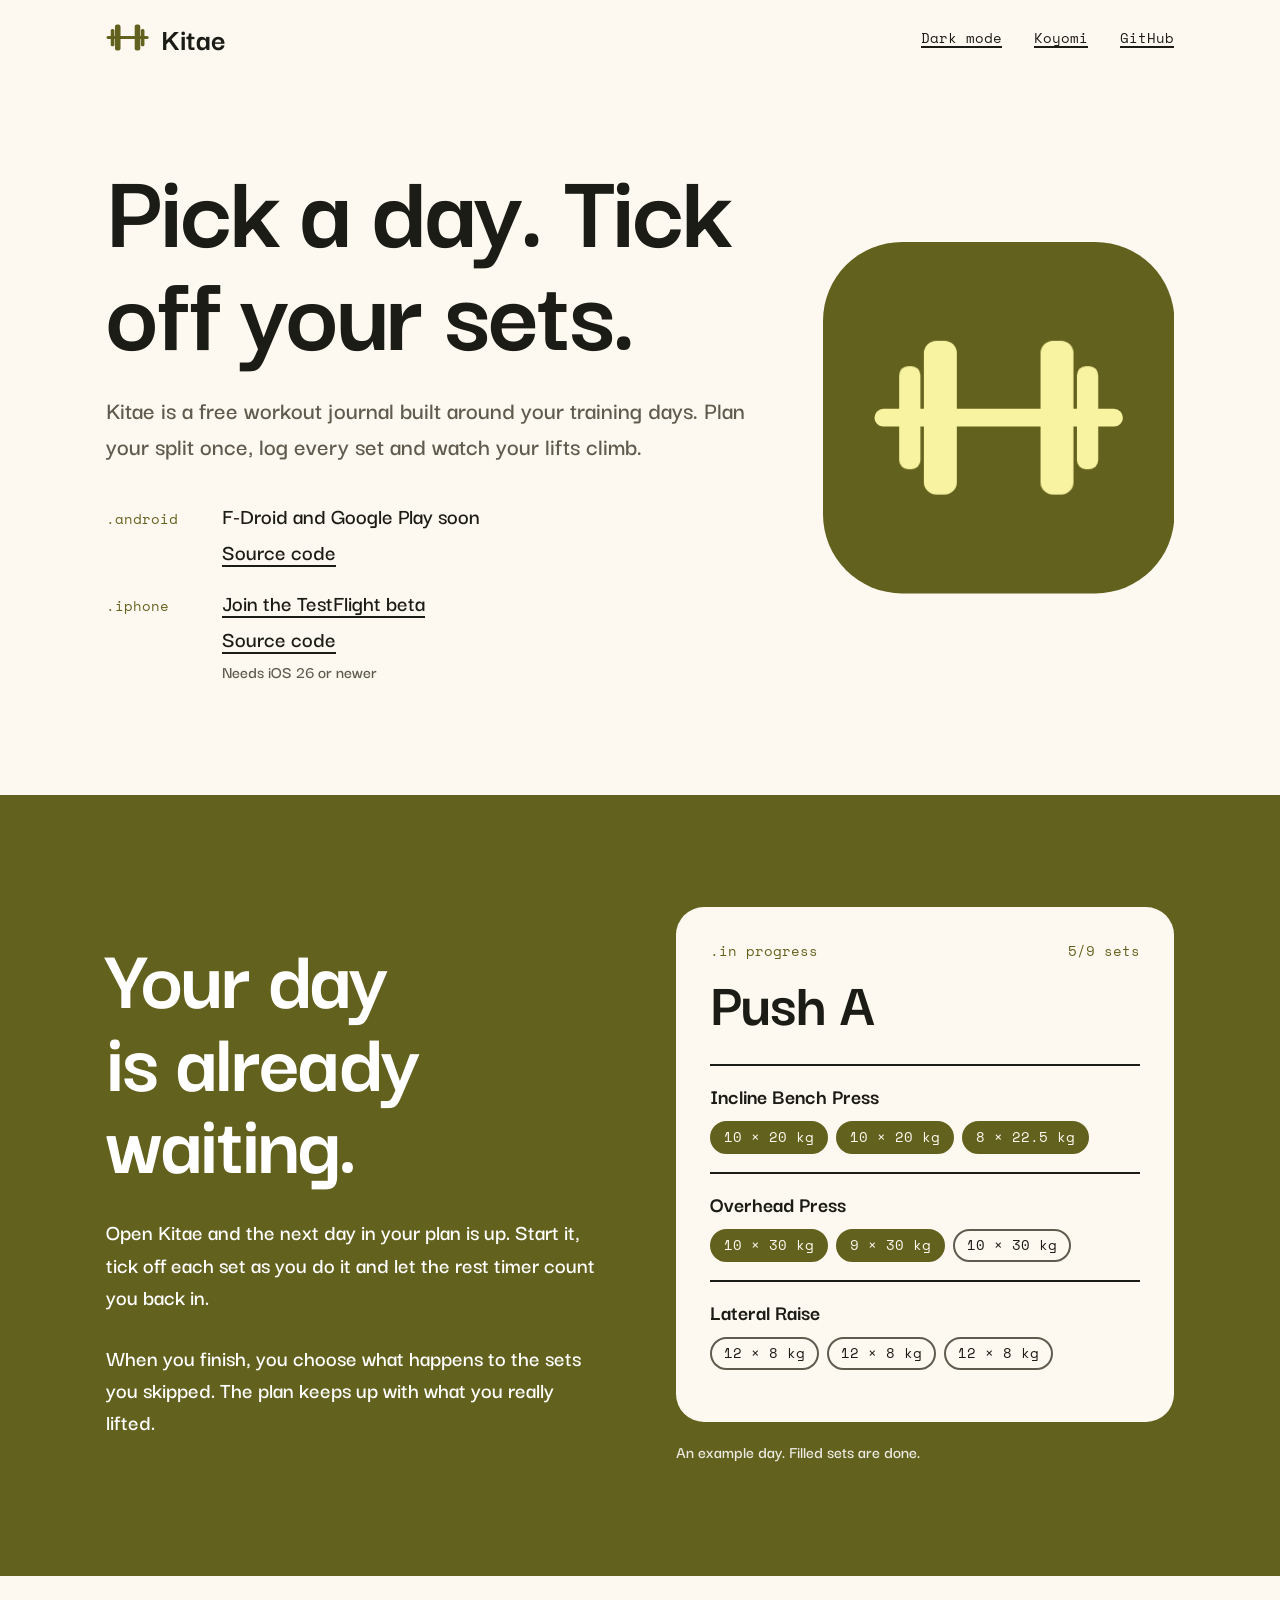
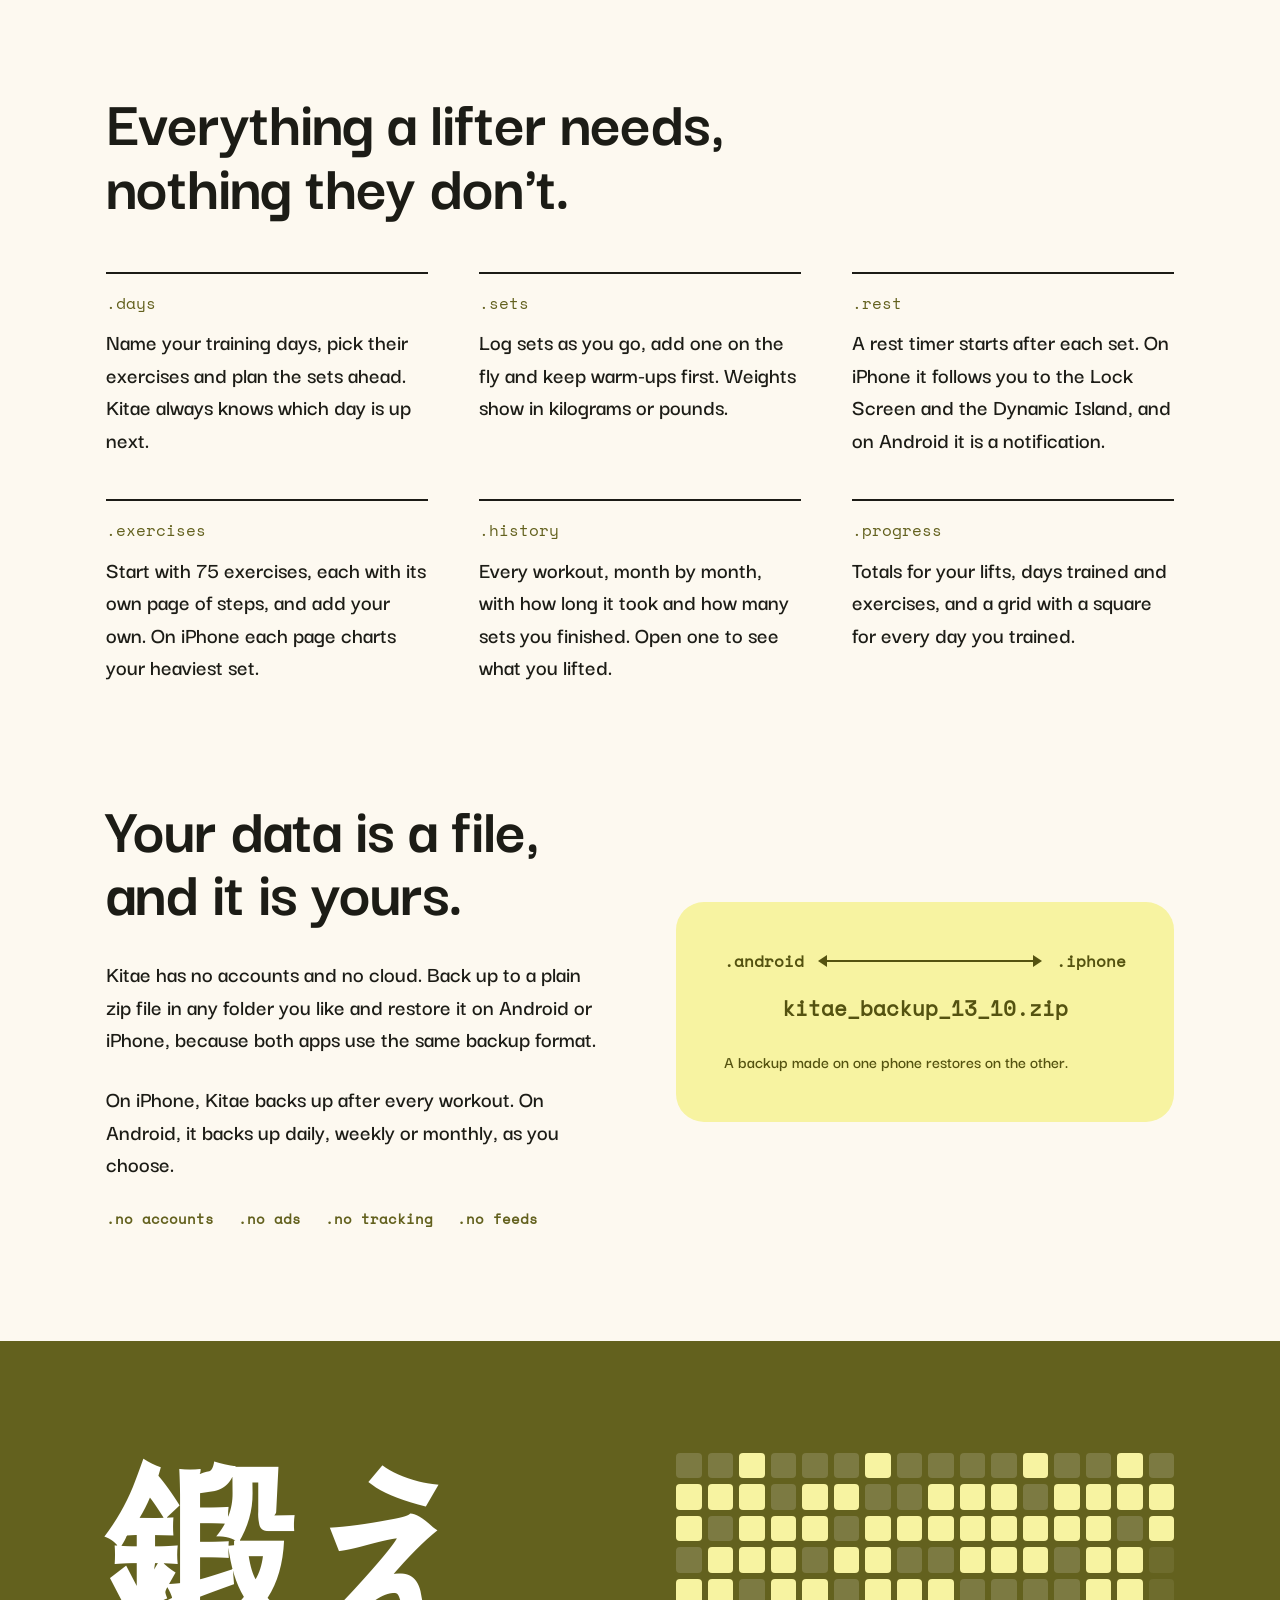
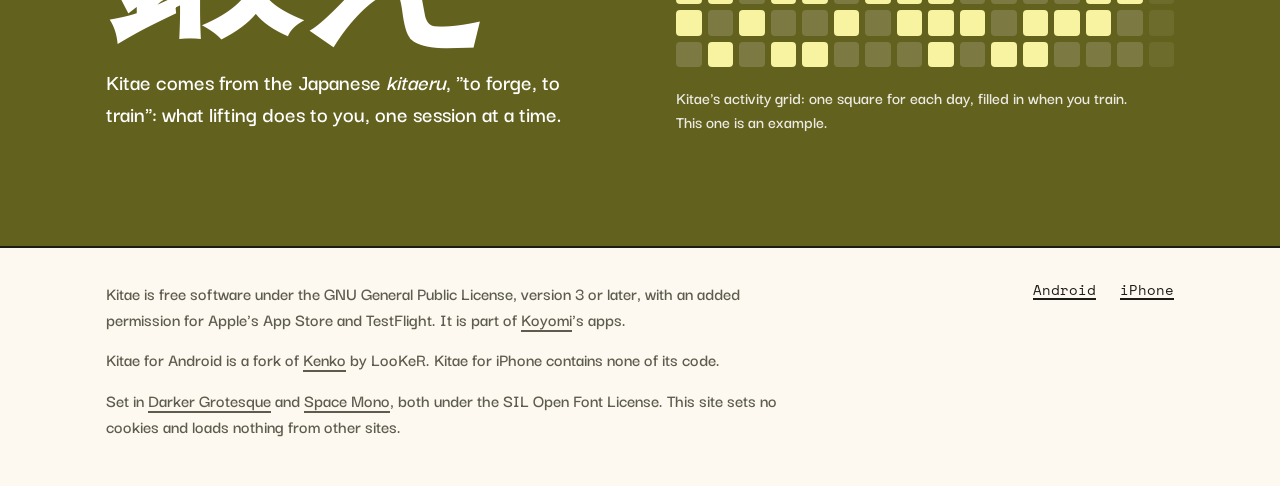
==== index.html @ 6a5da956 "Add Kitae's home page A single static page in Kitae's colours and fonts: the hero with download link" ====
<!doctype html>
<html lang="en">
<head>
<meta charset="utf-8">
<meta name="viewport" content="width=device-width, initial-scale=1">
<meta http-equiv="Content-Security-Policy" content="default-src 'none'; img-src 'self'; style-src 'self'; font-src 'self'; base-uri 'none'; form-action 'none'">
<meta name="color-scheme" content="light dark">
<meta name="theme-color" content="#FDF9F0" media="(prefers-color-scheme: light)">
<meta name="theme-color" content="#14140E" media="(prefers-color-scheme: dark)">
<title>Kitae: a free workout tracker that works offline</title>
<meta name="description" content="Kitae is a free, open-source workout journal for Android and iPhone. Plan your training days, log every set and watch your lifts climb. No account, no ads, no tracking.">
<link rel="icon" href="favicon.svg" type="image/svg+xml">
<link rel="apple-touch-icon" href="apple-touch-icon.png">
<link rel="preload" href="fonts/DarkerGrotesque-Bold.woff2" as="font" type="font/woff2" crossorigin>
<link rel="preload" href="fonts/DarkerGrotesque-SemiBold.woff2" as="font" type="font/woff2" crossorigin>
<link rel="stylesheet" href="style.css">
</head>
<body>

<header class="top wrap">
  <a class="brand" href="./" aria-label="Kitae, home">
    <svg class="mark" viewBox="140 278 744 468" aria-hidden="true" focusable="false">
      <rect x="150" y="486" width="724" height="52" rx="26"/>
      <rect x="294" y="288" width="96" height="448" rx="36"/>
      <rect x="634" y="288" width="96" height="448" rx="36"/>
      <rect x="222" y="362" width="62" height="300" rx="26"/>
      <rect x="740" y="362" width="62" height="300" rx="26"/>
    </svg>
    <span>Kitae</span>
  </a>
  <nav aria-label="Site links">
    <input class="flip-input" type="checkbox" id="flip" aria-label="Switch between the light and dark theme">
    <label class="flip" for="flip"><span class="to-dark">Dark mode</span><span class="to-light">Light mode</span></label>
    <a href="https://fromkoyomi.org/">Koyomi</a>
    <a href="https://github.com/koyomi-apps">GitHub</a>
  </nav>
</header>

<main>

  <section class="hero wrap">
    <div>
      <h1>Pick a day. Tick off your sets.</h1>
      <p class="lede">Kitae is a free workout journal built around your training days. Plan your split once, log every set and watch your lifts climb.</p>
      <ul class="get">
        <li>
          <span class="tag">.android</span>
          <span class="links">
            <span>F-Droid and Google Play soon</span>
            <a href="https://github.com/koyomi-apps/kitae-android">Source code</a>
          </span>
        </li>
        <li>
          <span class="tag">.iphone</span>
          <span class="links">
            <a href="https://testflight.apple.com/join/GTKbw4Hg">Join the TestFlight beta</a>
            <a href="https://github.com/koyomi-apps/kitae-ios">Source code</a>
            <span class="note">Needs iOS 26 or newer</span>
          </span>
        </li>
      </ul>
    </div>
    <svg class="icon-art loadup" viewBox="0 0 1024 1024" role="img" aria-label="Kitae's icon: a barbell seen from the side">
      <rect class="tile" width="1024" height="1024" rx="230"/>
      <rect class="bar" x="150" y="486" width="724" height="52" rx="26"/>
      <rect class="plate big l" x="294" y="288" width="96" height="448" rx="36"/>
      <rect class="plate big r" x="634" y="288" width="96" height="448" rx="36"/>
      <rect class="plate small l" x="222" y="362" width="62" height="300" rx="26"/>
      <rect class="plate small r" x="740" y="362" width="62" height="300" rx="26"/>
    </svg>
  </section>

  <!-- Screenshots for Android and iPhone go here, between the hero and the first band. -->

  <section class="band" aria-labelledby="session-title">
    <div class="wrap band-inner">
      <div>
        <h2 class="title" id="session-title">Your day is already waiting.</h2>
        <p>Open Kitae and the next day in your plan is up. Start it, tick off each set as you do it and let the rest timer count you back in.</p>
        <p>When you finish, you choose what happens to the sets you skipped. The plan keeps up with what you really lifted.</p>
      </div>
      <figure class="day-fig">
        <div class="day" aria-hidden="true">
          <p class="day-head"><span>.in progress</span><span>5/9 sets</span></p>
          <p class="day-name">Push A</p>
          <div class="lift">
            <p class="lift-name">Incline Bench Press</p>
            <ul class="sets"><li class="done">10 × 20 kg</li><li class="done">10 × 20 kg</li><li class="done">8 × 22.5 kg</li></ul>
          </div>
          <div class="lift">
            <p class="lift-name">Overhead Press</p>
            <ul class="sets"><li class="done">10 × 30 kg</li><li class="done">9 × 30 kg</li><li>10 × 30 kg</li></ul>
          </div>
          <div class="lift">
            <p class="lift-name">Lateral Raise</p>
            <ul class="sets"><li>12 × 8 kg</li><li>12 × 8 kg</li><li>12 × 8 kg</li></ul>
          </div>
        </div>
        <figcaption>An example day. Filled sets are done.</figcaption>
      </figure>
    </div>
  </section>

  <section class="feat wrap" aria-labelledby="feat-title">
    <h2 id="feat-title">Everything a lifter needs, nothing they don't.</h2>
    <dl>
      <div class="item">
        <dt>.days</dt>
        <dd>Name your training days, pick their exercises and plan the sets ahead. Kitae always knows which day is up next.</dd>
      </div>
      <div class="item">
        <dt>.sets</dt>
        <dd>Log sets as you go, add one on the fly and keep warm-ups first. Weights show in kilograms or pounds.</dd>
      </div>
      <div class="item">
        <dt>.rest</dt>
        <dd>A rest timer starts after each set. On iPhone it follows you to the Lock Screen and the Dynamic Island, and on Android it is a notification.</dd>
      </div>
      <div class="item">
        <dt>.exercises</dt>
        <dd>Start with 75 exercises, each with its own page of steps, and add your own. On iPhone each page charts your heaviest set.</dd>
      </div>
      <div class="item">
        <dt>.history</dt>
        <dd>Every workout, month by month, with how long it took and how many sets you finished. Open one to see what you lifted.</dd>
      </div>
      <div class="item">
        <dt>.progress</dt>
        <dd>Totals for your lifts, days trained and exercises, and a grid with a square for every day you trained.</dd>
      </div>
    </dl>
  </section>

  <section class="data wrap" aria-labelledby="data-title">
    <div>
      <h2 id="data-title">Your data is a file, and it is yours.</h2>
      <p>Kitae has no accounts and no cloud. Back up to a plain zip file in any folder you like and restore it on Android or iPhone, because both apps use the same backup format.</p>
      <p>On iPhone, Kitae backs up after every workout. On Android, it backs up daily, weekly or monthly, as you choose.</p>
      <ul class="nots">
        <li>.no accounts</li>
        <li>.no ads</li>
        <li>.no tracking</li>
        <li>.no feeds</li>
      </ul>
    </div>
    <figure class="swap">
      <div class="swap-row" aria-hidden="true">
        <span class="tag">.android</span>
        <span class="line"></span>
        <span class="tag">.iphone</span>
      </div>
      <p class="file" aria-hidden="true">kitae_backup_13_10.zip</p>
      <figcaption>A backup made on one phone restores on the other.</figcaption>
    </figure>
  </section>

  <section class="band name-band" aria-labelledby="name-title">
    <div class="wrap band-inner">
      <div>
        <h2 class="kanji" id="name-title"><span class="sr">Kitae, </span><span lang="ja">鍛え</span></h2>
        <p>Kitae comes from the Japanese <i>kitaeru</i>, "to forge, to train": what lifting does to you, one session at a time.</p>
      </div>
      <figure class="days">
        <div class="cells" aria-hidden="true">
          <i></i><b></b><b></b><i></i><b></b><b></b><i></i>
          <i></i><b></b><i></i><b></b><b></b><i></i><b></b>
          <b></b><b></b><b></b><b></b><i></i><b></b><i></i>
          <i></i><i></i><b></b><b></b><b></b><i></i><b></b>
          <i></i><b></b><b></b><i></i><b></b><i></i><b></b>
          <i></i><b></b><i></i><b></b><i></i><b></b><i></i>
          <b></b><i></i><b></b><b></b><b></b><i></i><i></i>
          <i></i><i></i><b></b><i></i><b></b><b></b><i></i>
          <i></i><b></b><b></b><i></i><b></b><b></b><b></b>
          <i></i><b></b><b></b><b></b><i></i><b></b><i></i>
          <i></i><b></b><b></b><b></b><i></i><i></i><b></b>
          <b></b><i></i><b></b><b></b><i></i><b></b><b></b>
          <i></i><b></b><b></b><i></i><i></i><b></b><i></i>
          <i></i><b></b><b></b><b></b><b></b><b></b><i></i>
          <b></b><b></b><i></i><b></b><b></b><i></i><i></i>
          <i></i><b></b><b></b><s></s><s></s><s></s><s></s>
        </div>
        <figcaption>Kitae's activity grid: one square for each day, filled in when you train. This one is an example.</figcaption>
      </figure>
    </div>
  </section>

</main>

<footer class="foot">
  <div class="wrap foot-inner">
    <div class="fine">
      <p>Kitae is free software under the GNU General Public License, version 3 or later, with an added permission for Apple's App Store and TestFlight. It is part of <a href="https://fromkoyomi.org/">Koyomi</a>'s apps.</p>
      <p>Kitae for Android is a fork of <a href="https://codeberg.org/Iamlooker/Kenko">Kenko</a> by LooKeR. Kitae for iPhone contains none of its code.</p>
      <p>Set in <a href="fonts/OFL-DarkerGrotesque.txt">Darker Grotesque</a> and <a href="fonts/OFL-SpaceMono.txt">Space Mono</a>, both under the SIL Open Font License. This site sets no cookies and loads nothing from other sites.</p>
    </div>
    <nav aria-label="Source code">
      <a href="https://github.com/koyomi-apps/kitae-android">Android</a>
      <a href="https://github.com/koyomi-apps/kitae-ios">iPhone</a>
    </nav>
  </div>
</footer>

</body>
</html>
---- style.css ----
/* Kitae's page. Colours are Kitae's own colour sets and fonts are Kitae's fonts. */

@font-face {
  font-family: "Darker Grotesque";
  src: url("fonts/DarkerGrotesque-SemiBold.woff2") format("woff2");
  font-weight: 600;
  font-style: normal;
  font-display: swap;
}
@font-face {
  font-family: "Darker Grotesque";
  src: url("fonts/DarkerGrotesque-Bold.woff2") format("woff2");
  font-weight: 700;
  font-style: normal;
  font-display: swap;
}
@font-face {
  font-family: "Space Mono";
  src: url("fonts/SpaceMono-Regular.woff2") format("woff2");
  font-weight: 400;
  font-style: normal;
  font-display: swap;
}

:root {
  color-scheme: light dark;

  --paper: #FDF9F0;
  --ink: #1C1C16;
  --ink-soft: #5E5C4E;
  --rule: #1C1C16;
  --olive: #63611E;
  --olive-soft: #F7F3A1;
  --on-olive-soft: #545210;

  /* The Kitae band */
  --band-bg: #63611E;
  --band-fg: #FFFFFF;
  --band-on: #F7F3A1;
  --band-off: rgba(255, 255, 255, 0.16);


  --display: "Darker Grotesque", "Avenir Next Condensed", ui-sans-serif, system-ui, sans-serif;
  --mono: "Space Mono", ui-monospace, "SF Mono", Menlo, Consolas, monospace;
  --cjk: "Hiragino Sans", "Yu Gothic", "Noto Sans CJK JP", "Noto Sans JP", sans-serif;
}

@media (prefers-color-scheme: dark) {
  :root {
    --paper: #14140E;
    --ink: #E6E2D9;
    --ink-soft: #B3B0A0;
    --rule: #E6E2D9;
    --olive: #CECA75;
    --olive-soft: #49482C;
    --on-olive-soft: #E8E4BE;

    --band-bg: #49482C;
    --band-fg: #E8E4BE;
    --band-on: #CECA75;
    --band-off: rgba(255, 255, 255, 0.08);

  }
}

/* The theme switch in the header flips whichever theme the device asks for. */
@media (prefers-color-scheme: light) {
  :root:has(#flip:checked) {
    color-scheme: dark;

    --paper: #14140E;
    --ink: #E6E2D9;
    --ink-soft: #B3B0A0;
    --rule: #E6E2D9;
    --olive: #CECA75;
    --olive-soft: #49482C;
    --on-olive-soft: #E8E4BE;

    --band-bg: #49482C;
    --band-fg: #E8E4BE;
    --band-on: #CECA75;
    --band-off: rgba(255, 255, 255, 0.08);

  }
}
@media (prefers-color-scheme: dark) {
  :root:has(#flip:checked) {
    color-scheme: light;

    --paper: #FDF9F0;
    --ink: #1C1C16;
    --ink-soft: #5E5C4E;
    --rule: #1C1C16;
    --olive: #63611E;
    --olive-soft: #F7F3A1;
    --on-olive-soft: #545210;

    --band-bg: #63611E;
    --band-fg: #FFFFFF;
    --band-on: #F7F3A1;
    --band-off: rgba(255, 255, 255, 0.16);

  }
}

*,
*::before,
*::after {
  box-sizing: border-box;
}

html {
  -webkit-text-size-adjust: 100%;
}

body {
  margin: 0;
  background: var(--paper);
  color: var(--ink);
  font-family: var(--display);
  font-weight: 600;
  font-size: clamp(1.25rem, 1.1rem + 0.5vw, 1.45rem);
  line-height: 1.4;
}

::selection {
  background: var(--olive-soft);
  color: var(--on-olive-soft);
}

a {
  color: inherit;
  text-decoration-line: underline;
  text-decoration-thickness: 2px;
  text-underline-offset: 0.22em;
}
a:hover {
  text-decoration-thickness: 4px;
}
a:focus-visible {
  outline: 3px solid var(--olive);
  outline-offset: 4px;
  border-radius: 2px;
}

[lang="ja"] {
  font-family: var(--cjk);
}

.wrap {
  max-width: 1180px;
  margin-inline: auto;
  padding-inline: clamp(20px, 5vw, 56px);
}

/* Header */

.top {
  display: flex;
  align-items: center;
  justify-content: space-between;
  gap: 16px;
  padding-block: 22px;
}
.brand {
  display: inline-flex;
  align-items: center;
  gap: 12px;
  font-size: 2rem;
  font-weight: 700;
  line-height: 1;
  text-decoration: none;
}
.mark {
  display: block;
  height: 2.5rem;
  width: auto;
}
.top nav {
  display: flex;
  gap: clamp(16px, 3vw, 32px);
  font-family: var(--mono);
  font-size: 0.9rem;
  font-weight: 400;
}

/* Theme switch: a checkbox and its label, so it needs no script. */
.flip-input {
  position: absolute;
  width: 1px;
  height: 1px;
  margin: 0;
  opacity: 0;
}
.flip {
  cursor: pointer;
  text-decoration-line: underline;
  text-decoration-thickness: 2px;
  text-underline-offset: 0.22em;
}
.flip:hover {
  text-decoration-thickness: 4px;
}
.flip-input:focus-visible + .flip {
  outline: 3px solid var(--olive);
  outline-offset: 4px;
  border-radius: 2px;
}
.flip .to-light {
  display: none;
}
@media (prefers-color-scheme: dark) {
  .flip .to-dark {
    display: none;
  }
  .flip .to-light {
    display: inline;
  }
}
@media (prefers-color-scheme: light) {
  :root:has(#flip:checked) .flip .to-dark {
    display: none;
  }
  :root:has(#flip:checked) .flip .to-light {
    display: inline;
  }
}
@media (prefers-color-scheme: dark) {
  :root:has(#flip:checked) .flip .to-dark {
    display: inline;
  }
  :root:has(#flip:checked) .flip .to-light {
    display: none;
  }
}


.sr {
  position: absolute;
  width: 1px;
  height: 1px;
  overflow: hidden;
  clip-path: inset(50%);
  white-space: nowrap;
}

/* Header mark */

.mark {
  height: 1.7rem;
  fill: var(--olive);
}

/* Hero */

.hero {
  display: grid;
  align-items: center;
  gap: clamp(32px, 5vw, 64px);
  padding-block: clamp(32px, 6vw, 80px) clamp(56px, 9vw, 112px);
}
@media (min-width: 860px) {
  .hero {
    grid-template-columns: minmax(0, 1.3fr) minmax(0, 0.7fr);
  }
}

h1 {
  margin: 0;
  font-size: clamp(3.4rem, 2rem + 7vw, 7rem);
  font-weight: 700;
  line-height: 0.92;
  letter-spacing: -0.02em;
  text-wrap: balance;
}
.lede {
  max-width: 28em;
  margin: 1.3em 0 0;
  color: var(--ink-soft);
  font-size: 1.1em;
}

.get {
  display: grid;
  gap: 18px;
  margin: 2.2rem 0 0;
  padding: 0;
  list-style: none;
}
.get li {
  display: grid;
  grid-template-columns: 6.5rem minmax(0, 1fr);
  align-items: baseline;
  gap: 4px 12px;
}
.get .tag {
  color: var(--olive);
  font-family: var(--mono);
  font-size: 0.9rem;
  font-weight: 400;
}
.get .links {
  display: flex;
  flex-direction: column;
  align-items: flex-start;
  gap: 4px;
}
.get .note {
  color: var(--ink-soft);
  font-size: 1.1rem;
}

.icon-art {
  display: block;
  justify-self: stretch;
  width: 100%;
  max-width: 440px;
  height: auto;
}
.icon-art .tile {
  fill: var(--band-bg);
}
.icon-art .bar,
.icon-art .plate {
  fill: var(--band-on);
}

@media (prefers-reduced-motion: no-preference) {
  .loadup .plate {
    transform-box: fill-box;
    animation: slide-in 0.9s cubic-bezier(0.2, 0.7, 0.2, 1) both;
  }
  .loadup .big.l {
    --from: -90px;
    animation-delay: 0.15s;
  }
  .loadup .big.r {
    --from: 90px;
    animation-delay: 0.15s;
  }
  .loadup .small.l {
    --from: -110px;
    animation-delay: 0.5s;
  }
  .loadup .small.r {
    --from: 110px;
    animation-delay: 0.5s;
  }
  @keyframes slide-in {
    0% {
      opacity: 0;
      transform: translateX(var(--from));
    }
    60% {
      opacity: 1;
      transform: translateX(calc(var(--from) * -0.06));
    }
    100% {
      opacity: 1;
      transform: translateX(0);
    }
  }
}

/* Bands */

.band {
  background: var(--band-bg);
  color: var(--band-fg);
}
.band a:focus-visible {
  outline-color: var(--band-fg);
}
.band-inner {
  display: grid;
  align-items: center;
  gap: clamp(40px, 6vw, 72px);
  padding-block: clamp(56px, 9vw, 112px);
}
@media (min-width: 860px) {
  .band-inner {
    grid-template-columns: minmax(0, 1fr) minmax(0, 1fr);
  }
}
.band p {
  max-width: 27em;
  margin: 1.2em 0 0;
}
.title {
  margin: 0;
  font-size: clamp(3rem, 1.8rem + 5vw, 5.6rem);
  font-weight: 700;
  line-height: 0.92;
  letter-spacing: -0.02em;
  text-wrap: balance;
}
.band .title + p {
  margin-top: 1.5em;
}

/* An example day */

.day-fig {
  margin: 0;
}
.day {
  padding: clamp(20px, 3.4vw, 34px);
  border-radius: 28px;
  background: var(--paper);
  color: var(--ink);
}
.band .day p {
  max-width: none;
  margin: 0;
}
.day-head {
  display: flex;
  justify-content: space-between;
  gap: 16px;
  color: var(--olive);
  font-family: var(--mono);
  font-size: 0.9rem;
  font-weight: 400;
}
.band .day .day-name {
  margin: 0.15em 0 0.5em;
  font-size: clamp(2.8rem, 2rem + 3vw, 4rem);
  font-weight: 700;
  line-height: 0.95;
  letter-spacing: -0.015em;
}
.lift {
  padding-block: 14px 18px;
  border-top: 2px solid var(--rule);
}
.band .day .lift-name {
  font-size: 1.4rem;
  font-weight: 700;
}
.sets {
  display: flex;
  flex-wrap: wrap;
  gap: 8px;
  margin: 0.6rem 0 0;
  padding: 0;
  list-style: none;
  font-family: var(--mono);
  font-size: 0.85rem;
  font-weight: 400;
}
.sets li {
  padding: 5px 12px;
  border: 2px solid var(--ink-soft);
  border-radius: 999px;
}
.sets .done {
  border-color: var(--olive);
  background: var(--olive);
  color: var(--paper);
}
.day-fig figcaption,
.days figcaption {
  max-width: 27em;
  margin-top: 1.1rem;
  font-size: 1.1rem;
  opacity: 0.88;
}

/* Features */

.feat {
  padding-block: clamp(56px, 9vw, 112px);
}
.feat h2,
.data h2 {
  margin: 0;
  font-size: clamp(2.6rem, 1.6rem + 4vw, 4.2rem);
  font-weight: 700;
  line-height: 0.95;
  letter-spacing: -0.015em;
  text-wrap: balance;
}
.feat h2 {
  max-width: 13em;
  margin-bottom: clamp(32px, 5vw, 56px);
}
.feat dl {
  display: grid;
  gap: 36px;
  margin: 0;
}
@media (min-width: 640px) {
  .feat dl {
    grid-template-columns: repeat(2, minmax(0, 1fr));
    gap: 44px clamp(28px, 4vw, 56px);
  }
}
@media (min-width: 980px) {
  .feat dl {
    grid-template-columns: repeat(3, minmax(0, 1fr));
  }
}
.feat .item {
  padding-top: 18px;
  border-top: 2px solid var(--rule);
}
.feat dt {
  color: var(--olive);
  font-family: var(--mono);
  font-size: 1rem;
  font-weight: 400;
}
.feat dd {
  max-width: 22em;
  margin: 0.7rem 0 0;
}

/* Your data */

.data {
  display: grid;
  align-items: center;
  gap: clamp(40px, 6vw, 72px);
  padding-block: 0 clamp(56px, 9vw, 112px);
}
@media (min-width: 860px) {
  .data {
    grid-template-columns: minmax(0, 1fr) minmax(0, 1fr);
  }
}
.data p {
  max-width: 27em;
  margin: 1.2em 0 0;
}
.data h2 + p {
  margin-top: 1.5em;
}
.nots {
  display: flex;
  flex-wrap: wrap;
  gap: 8px 24px;
  margin: 1.8rem 0 0;
  padding: 0;
  list-style: none;
  color: var(--olive);
  font-family: var(--mono);
  font-size: 0.9rem;
}

.swap {
  margin: 0;
  padding: clamp(28px, 5vw, 48px);
  border-radius: 28px;
  background: var(--olive-soft);
  color: var(--on-olive-soft);
}
.swap-row {
  display: flex;
  align-items: center;
  gap: 16px;
  font-family: var(--mono);
  font-size: 1rem;
}
.swap .line {
  position: relative;
  flex: 1;
  height: 2px;
  background: currentColor;
}
.swap .line::before,
.swap .line::after {
  content: "";
  position: absolute;
  top: -5px;
  border: 6px solid transparent;
}
.swap .line::before {
  left: -2px;
  border-right: 9px solid currentColor;
  border-left: 0;
}
.swap .line::after {
  right: -2px;
  border-left: 9px solid currentColor;
  border-right: 0;
}
.swap .file {
  margin: 1.4rem 0 0;
  font-family: var(--mono);
  font-size: clamp(0.95rem, 0.7rem + 1.3vw, 1.3rem);
  text-align: center;
  overflow-wrap: anywhere;
}
.swap figcaption {
  margin-top: 1.6rem;
  font-size: 1.1rem;
}

/* The name */

.kanji {
  margin: 0;
  font-family: var(--cjk);
  font-size: clamp(6rem, 3rem + 14vw, 12rem);
  font-weight: 700;
  line-height: 1;
}
.band .kanji + p {
  margin-top: 1rem;
}
.days {
  margin: 0;
}
.cells {
  display: grid;
  grid-auto-flow: column;
  grid-template-columns: repeat(16, 1fr);
  grid-template-rows: repeat(7, auto);
  gap: clamp(3px, 0.6vw, 6px);
}
.cells b,
.cells i,
.cells s {
  display: block;
  aspect-ratio: 1;
  border-radius: clamp(2px, 0.4vw, 4px);
}
.cells b {
  background: var(--band-on);
}
.cells i {
  background: var(--band-off);
}
.cells s {
  background: var(--band-off);
  opacity: 0.45;
}

/* Footer */

.foot {
  border-top: 2px solid var(--rule);
}
.foot-inner {
  display: flex;
  flex-wrap: wrap;
  justify-content: space-between;
  gap: 20px 40px;
  padding-block: 32px 48px;
  font-size: 1.15rem;
}
.fine {
  max-width: 38em;
  color: var(--ink-soft);
}
.fine p {
  margin: 0 0 0.8em;
}
.fine p:last-child {
  margin-bottom: 0;
}
.foot nav {
  display: flex;
  gap: 24px;
  font-family: var(--mono);
  font-size: 0.9rem;
  font-weight: 400;
}

@media (max-width: 480px) {
  .top nav {
    gap: 14px;
    font-size: 0.8rem;
    white-space: nowrap;
  }
  .sets {
    gap: 6px;
    font-size: 0.72rem;
  }
  .sets li {
    padding: 4px 8px;
  }
}
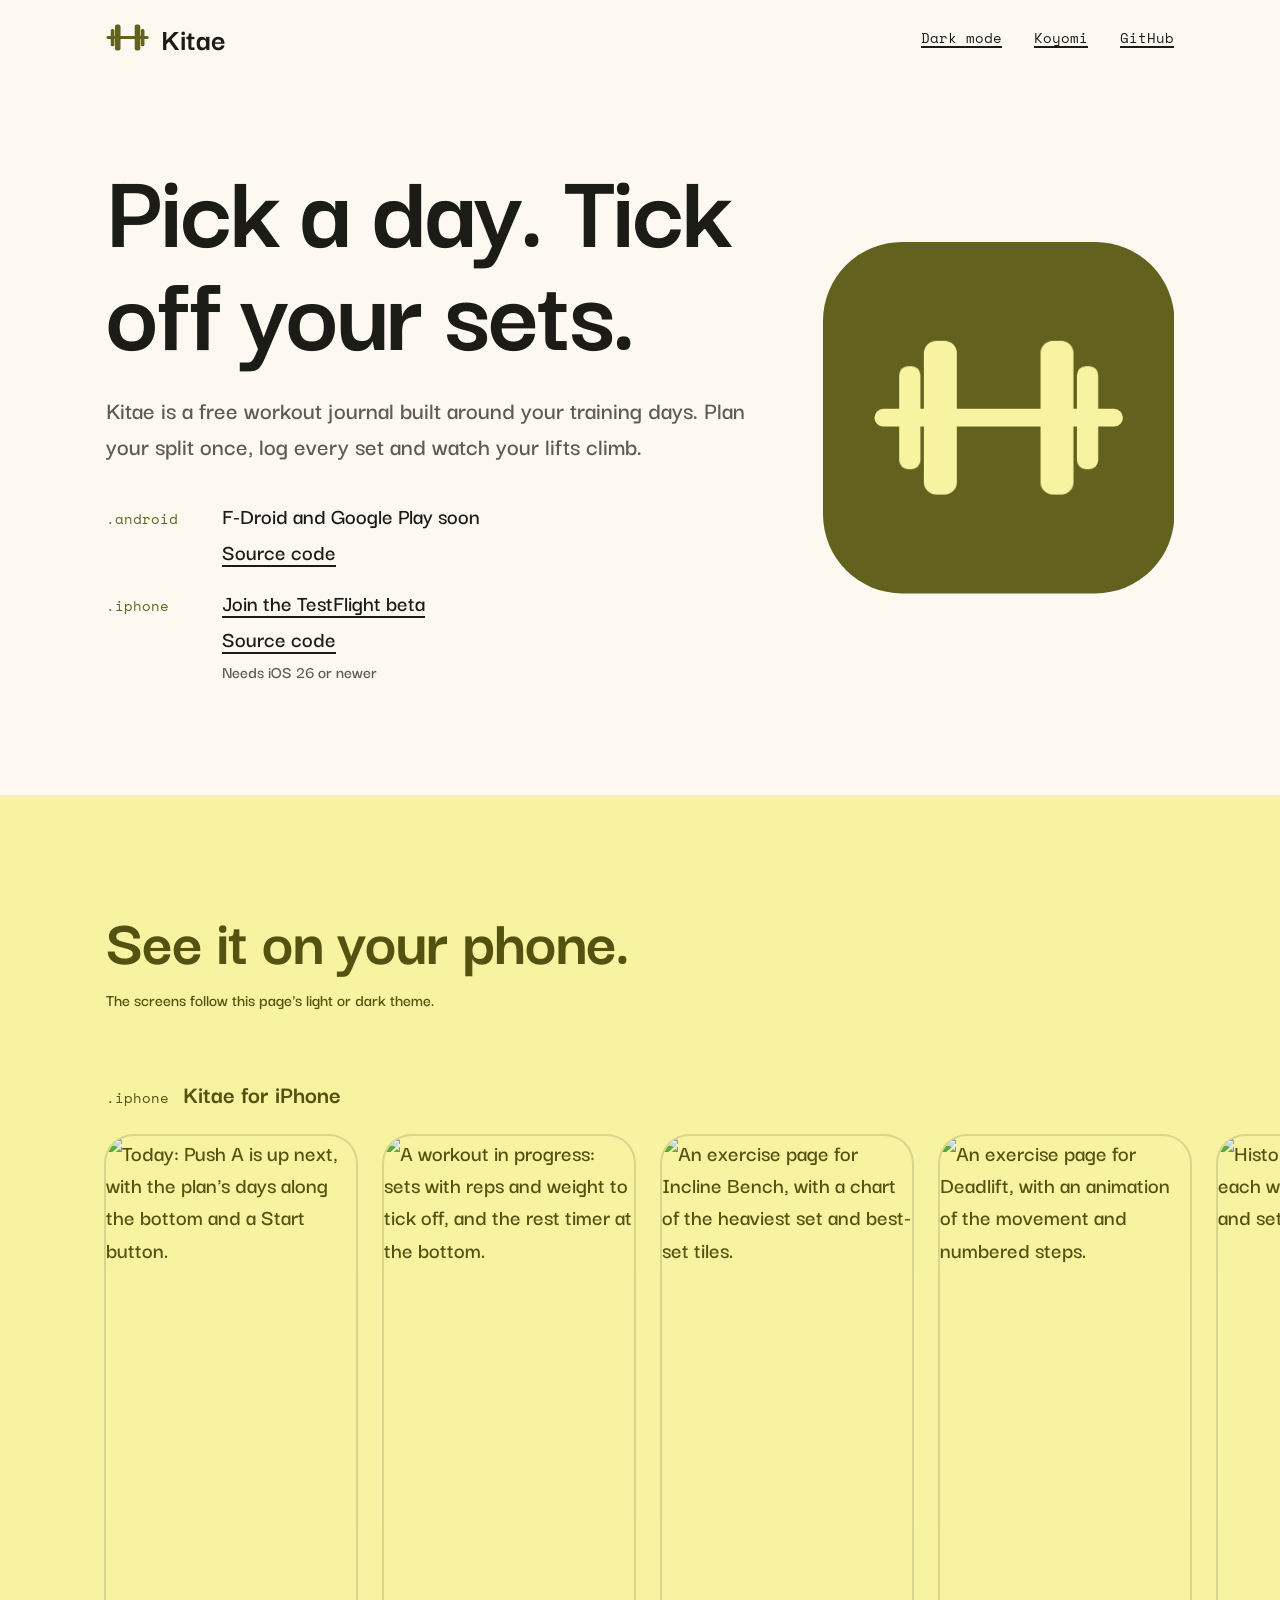
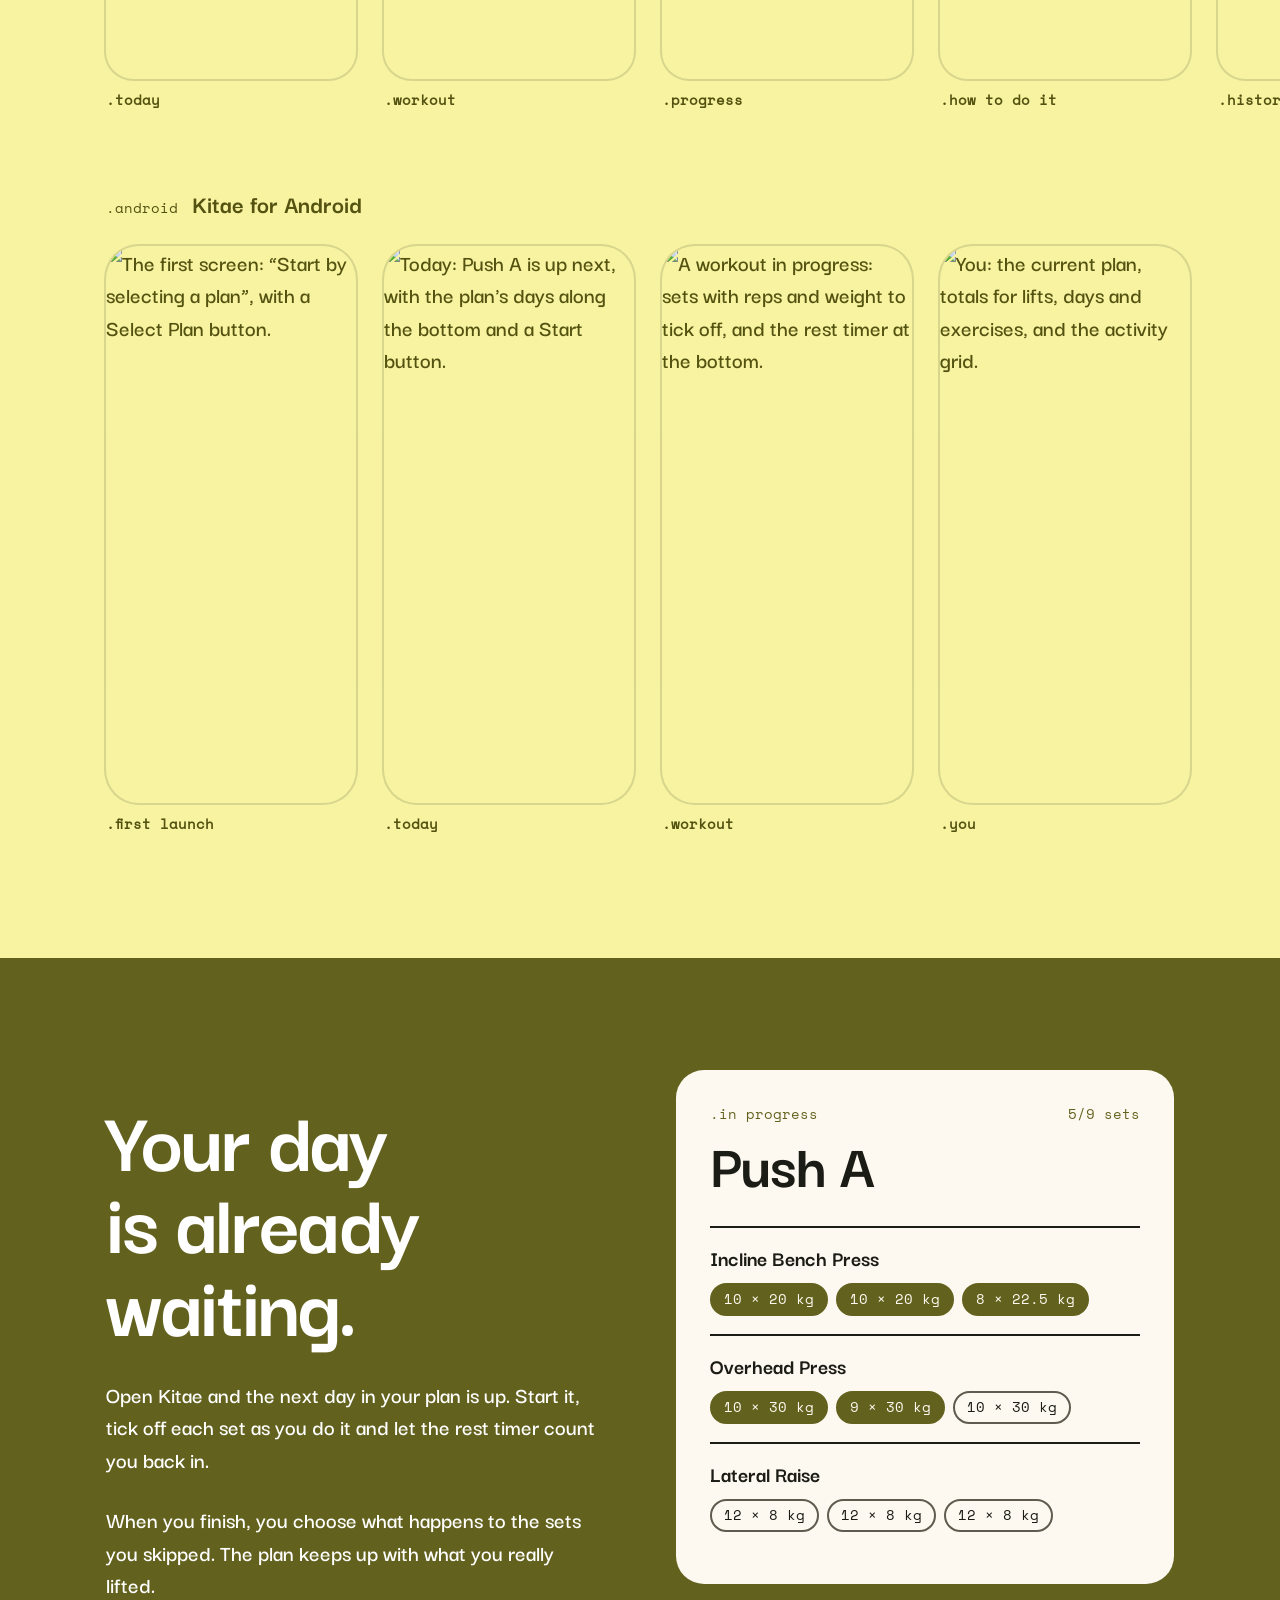
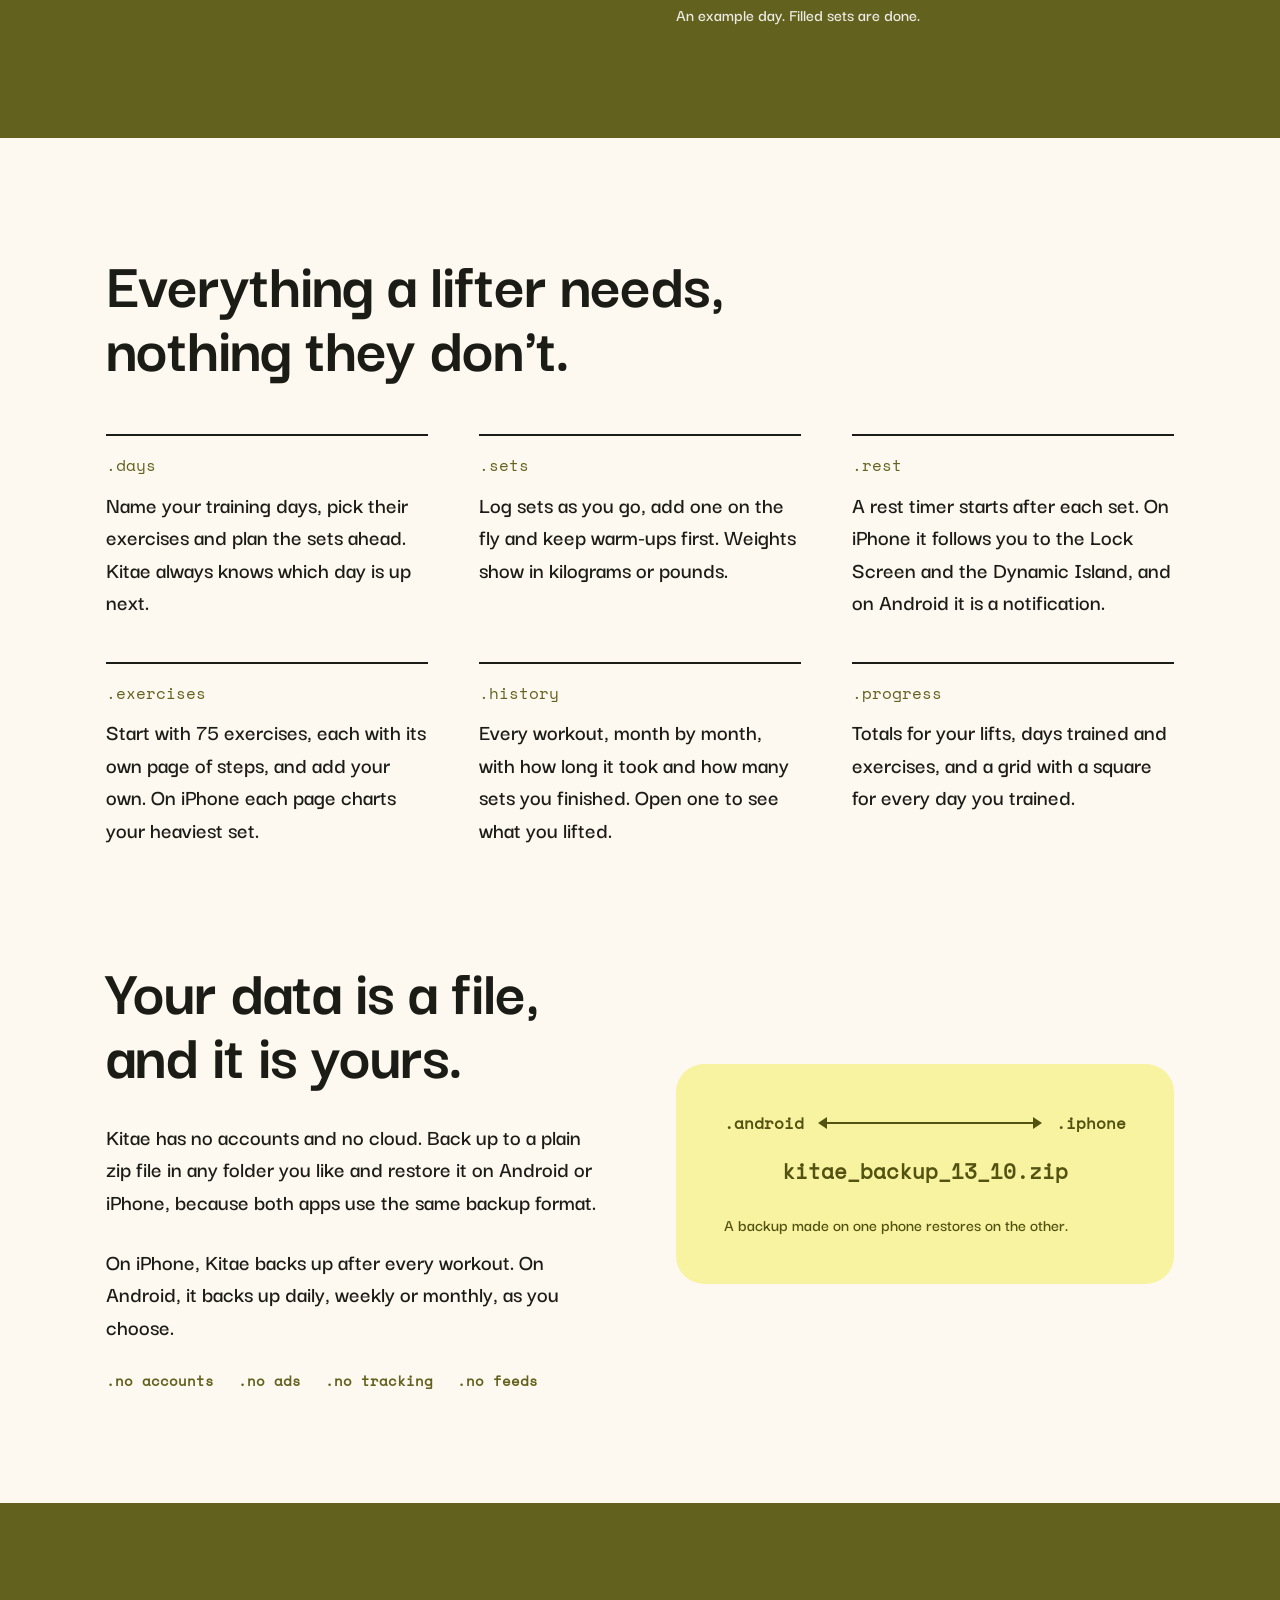
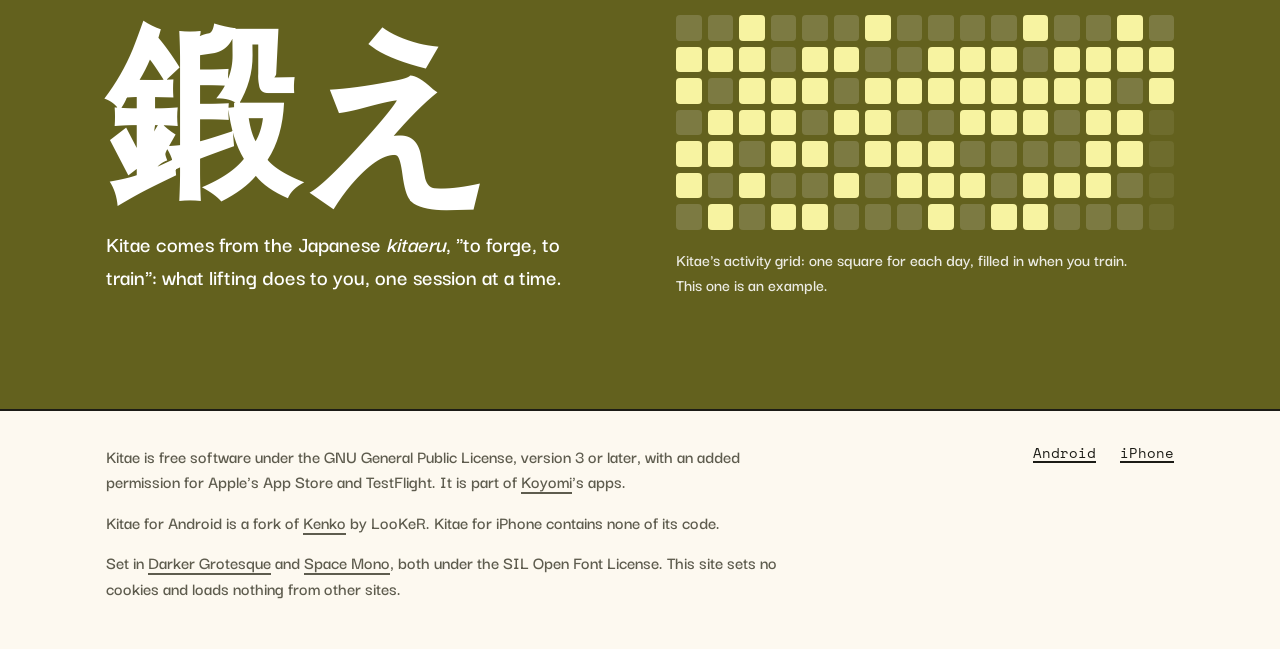
==== commit 0d7cd84e: "Show the screenshots on the page A section after the hero with a sideways strip of phones for iPhone" ====
--- a/index.html
+++ b/index.html
@@ -70,7 +70,98 @@
     </svg>
   </section>
 
-  <!-- Screenshots for Android and iPhone go here, between the hero and the first band. -->
+  <section class="shots" aria-labelledby="shots-title">
+    <div class="wrap">
+      <h2 id="shots-title">See it on your phone.</h2>
+      <p class="shots-note">The screens follow this page's light or dark theme.</p>
+    </div>
+
+    <div class="wrap">
+      <h3 class="plat"><span class="tag">.iphone</span> Kitae for iPhone</h3>
+    </div>
+    <div class="strip" role="region" aria-label="Screenshots of Kitae for iPhone" tabindex="0">
+      <ul>
+        <li>
+          <figure class="shot">
+            <img class="lt" src="screens/ios-today-light.webp" width="720" height="1565" loading="lazy" decoding="async" alt="Today: Push A is up next, with the plan's days along the bottom and a Start button.">
+            <img class="dk" src="screens/ios-today-dark.webp" width="720" height="1565" loading="lazy" decoding="async" alt="Today: Push A is up next, with the plan's days along the bottom and a Start button.">
+            <figcaption>.today</figcaption>
+          </figure>
+        </li>
+        <li>
+          <figure class="shot">
+            <img class="lt" src="screens/ios-workout-light.webp" width="720" height="1565" loading="lazy" decoding="async" alt="A workout in progress: sets with reps and weight to tick off, and the rest timer at the bottom.">
+            <img class="dk" src="screens/ios-workout-dark.webp" width="720" height="1565" loading="lazy" decoding="async" alt="A workout in progress: sets with reps and weight to tick off, and the rest timer at the bottom.">
+            <figcaption>.workout</figcaption>
+          </figure>
+        </li>
+        <li>
+          <figure class="shot">
+            <img class="lt" src="screens/ios-exercise-progress-light.webp" width="720" height="1565" loading="lazy" decoding="async" alt="An exercise page for Incline Bench, with a chart of the heaviest set and best-set tiles.">
+            <img class="dk" src="screens/ios-exercise-progress-dark.webp" width="720" height="1565" loading="lazy" decoding="async" alt="An exercise page for Incline Bench, with a chart of the heaviest set and best-set tiles.">
+            <figcaption>.progress</figcaption>
+          </figure>
+        </li>
+        <li>
+          <figure class="shot">
+            <img class="lt" src="screens/ios-exercise-howto-light.webp" width="720" height="1565" loading="lazy" decoding="async" alt="An exercise page for Deadlift, with an animation of the movement and numbered steps.">
+            <img class="dk" src="screens/ios-exercise-howto-dark.webp" width="720" height="1565" loading="lazy" decoding="async" alt="An exercise page for Deadlift, with an animation of the movement and numbered steps.">
+            <figcaption>.how to do it</figcaption>
+          </figure>
+        </li>
+        <li>
+          <figure class="shot">
+            <img class="lt" src="screens/ios-history-light.webp" width="720" height="1565" loading="lazy" decoding="async" alt="History for October, with each workout's day, length and sets finished.">
+            <img class="dk" src="screens/ios-history-dark.webp" width="720" height="1565" loading="lazy" decoding="async" alt="History for October, with each workout's day, length and sets finished.">
+            <figcaption>.history</figcaption>
+          </figure>
+        </li>
+        <li>
+          <figure class="shot">
+            <img class="lt" src="screens/ios-you-light.webp" width="720" height="1565" loading="lazy" decoding="async" alt="You: the current plan, totals for lifts, days and exercises, and the activity grid.">
+            <img class="dk" src="screens/ios-you-dark.webp" width="720" height="1565" loading="lazy" decoding="async" alt="You: the current plan, totals for lifts, days and exercises, and the activity grid.">
+            <figcaption>.you</figcaption>
+          </figure>
+        </li>
+      </ul>
+    </div>
+
+    <div class="wrap">
+      <h3 class="plat"><span class="tag">.android</span> Kitae for Android</h3>
+    </div>
+    <div class="strip" role="region" aria-label="Screenshots of Kitae for Android" tabindex="0">
+      <ul>
+        <li>
+          <figure class="shot droid">
+            <img class="lt" src="screens/android-plan-light.webp" width="720" height="1604" loading="lazy" decoding="async" alt="The first screen: “Start by selecting a plan”, with a Select Plan button.">
+            <img class="dk" src="screens/android-plan-dark.webp" width="720" height="1604" loading="lazy" decoding="async" alt="The first screen: “Start by selecting a plan”, with a Select Plan button.">
+            <figcaption>.first launch</figcaption>
+          </figure>
+        </li>
+        <li>
+          <figure class="shot droid">
+            <img class="lt" src="screens/android-today-light.webp" width="720" height="1604" loading="lazy" decoding="async" alt="Today: Push A is up next, with the plan's days along the bottom and a Start button.">
+            <img class="dk" src="screens/android-today-dark.webp" width="720" height="1604" loading="lazy" decoding="async" alt="Today: Push A is up next, with the plan's days along the bottom and a Start button.">
+            <figcaption>.today</figcaption>
+          </figure>
+        </li>
+        <li>
+          <figure class="shot droid">
+            <img class="lt" src="screens/android-workout-light.webp" width="720" height="1604" loading="lazy" decoding="async" alt="A workout in progress: sets with reps and weight to tick off, and the rest timer at the bottom.">
+            <img class="dk" src="screens/android-workout-dark.webp" width="720" height="1604" loading="lazy" decoding="async" alt="A workout in progress: sets with reps and weight to tick off, and the rest timer at the bottom.">
+            <figcaption>.workout</figcaption>
+          </figure>
+        </li>
+        <li>
+          <figure class="shot droid">
+            <img class="lt" src="screens/android-you-light.webp" width="720" height="1604" loading="lazy" decoding="async" alt="You: the current plan, totals for lifts, days and exercises, and the activity grid.">
+            <img class="dk" src="screens/android-you-dark.webp" width="720" height="1604" loading="lazy" decoding="async" alt="You: the current plan, totals for lifts, days and exercises, and the activity grid.">
+            <figcaption>.you</figcaption>
+          </figure>
+        </li>
+      </ul>
+    </div>
+  </section>
 
   <section class="band" aria-labelledby="session-title">
     <div class="wrap band-inner">
--- a/style.css
+++ b/style.css
@@ -472,7 +472,8 @@
   padding-block: clamp(56px, 9vw, 112px);
 }
 .feat h2,
-.data h2 {
+.data h2,
+.shots h2 {
   margin: 0;
   font-size: clamp(2.6rem, 1.6rem + 4vw, 4.2rem);
   font-weight: 700;
@@ -681,3 +682,113 @@
     padding: 4px 8px;
   }
 }
+
+/* Screenshots */
+
+.shots {
+  padding-block: clamp(56px, 9vw, 112px);
+  background: var(--olive-soft);
+  color: var(--on-olive-soft);
+}
+.shots a:focus-visible,
+.shots .strip:focus-visible {
+  outline: 3px solid var(--on-olive-soft);
+  outline-offset: 4px;
+}
+.shots-note {
+  margin: 1rem 0 0;
+  font-size: 1.1rem;
+}
+.plat {
+  display: flex;
+  align-items: baseline;
+  gap: 14px;
+  margin: clamp(40px, 6vw, 64px) 0 20px;
+  font-size: 1.6rem;
+  font-weight: 700;
+}
+.plat .tag {
+  font-family: var(--mono);
+  font-size: 0.9rem;
+  font-weight: 400;
+}
+
+/* A sideways strip of phones. It scrolls with touch, trackpad or keys, no script. */
+.strip {
+  --edge: max(clamp(20px, 5vw, 56px), calc((100% - 1180px) / 2 + clamp(20px, 5vw, 56px)));
+  padding-inline: var(--edge);
+  padding-block: 4px 12px;
+  overflow-x: auto;
+  scroll-snap-type: x proximity;
+  scroll-padding-inline: var(--edge);
+  scrollbar-width: thin;
+  scrollbar-color: currentColor transparent;
+}
+.strip ul {
+  display: flex;
+  gap: clamp(16px, 2.4vw, 28px);
+  width: max-content;
+  margin: 0;
+  padding: 0;
+  list-style: none;
+}
+.strip li {
+  flex: none;
+  width: clamp(190px, 22vw, 250px);
+  scroll-snap-align: start;
+}
+.shot {
+  margin: 0;
+}
+.shot img {
+  display: block;
+  width: 100%;
+  height: auto;
+  border-radius: 11% / 5%;
+  box-shadow: 0 0 0 2px rgba(28, 28, 22, 0.14);
+}
+.shot.droid img {
+  border-radius: 13% / 6%;
+}
+.shot figcaption {
+  margin-top: 12px;
+  font-family: var(--mono);
+  font-size: 0.85rem;
+}
+.shot .dk {
+  display: none;
+}
+@media (prefers-color-scheme: dark) {
+  .shot img {
+    box-shadow: 0 0 0 2px rgba(230, 226, 217, 0.18);
+  }
+  .shot .lt {
+    display: none;
+  }
+  .shot .dk {
+    display: block;
+  }
+}
+/* The theme switch flips the screens too. */
+@media (prefers-color-scheme: light) {
+  :root:has(#flip:checked) .shot img {
+    box-shadow: 0 0 0 2px rgba(230, 226, 217, 0.18);
+  }
+  :root:has(#flip:checked) .shot .lt {
+    display: none;
+  }
+  :root:has(#flip:checked) .shot .dk {
+    display: block;
+  }
+}
+@media (prefers-color-scheme: dark) {
+  :root:has(#flip:checked) .shot img {
+    box-shadow: 0 0 0 2px rgba(28, 28, 22, 0.14);
+  }
+  :root:has(#flip:checked) .shot .lt {
+    display: block;
+  }
+  :root:has(#flip:checked) .shot .dk {
+    display: none;
+  }
+}
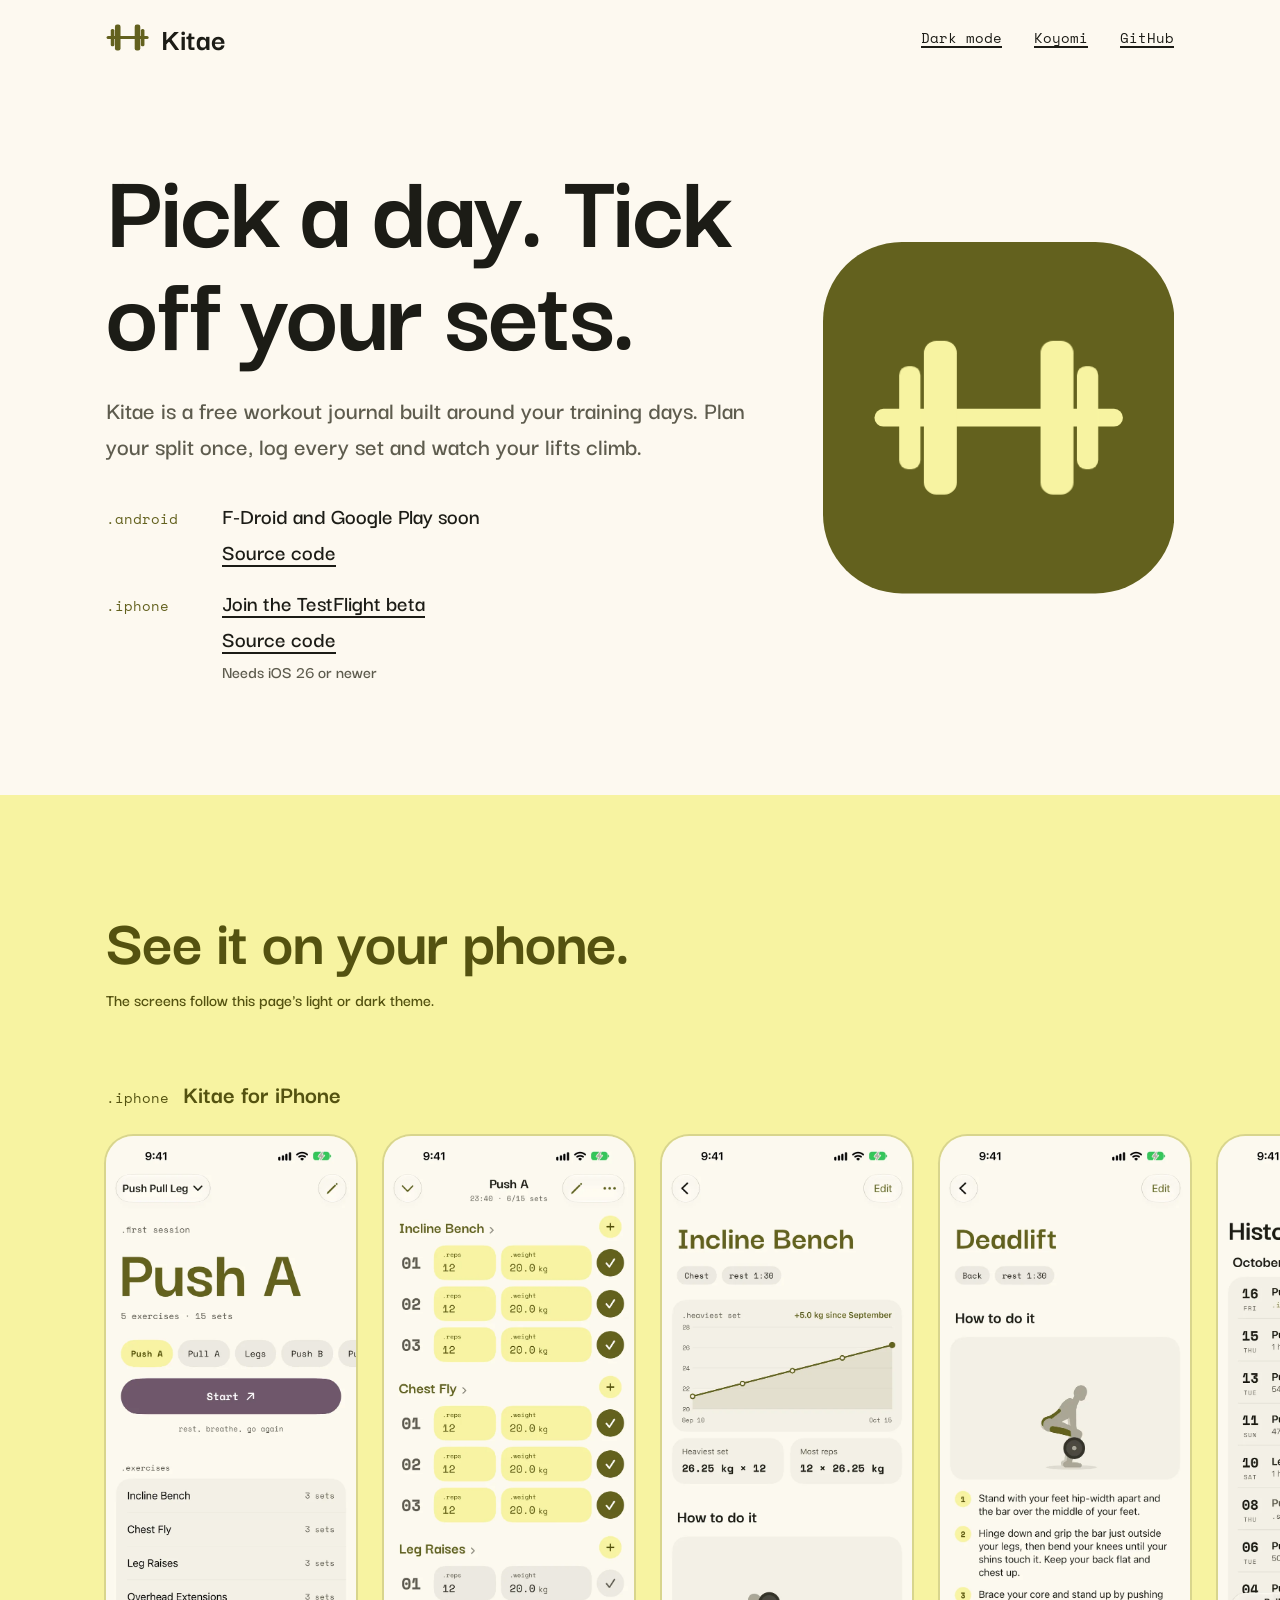
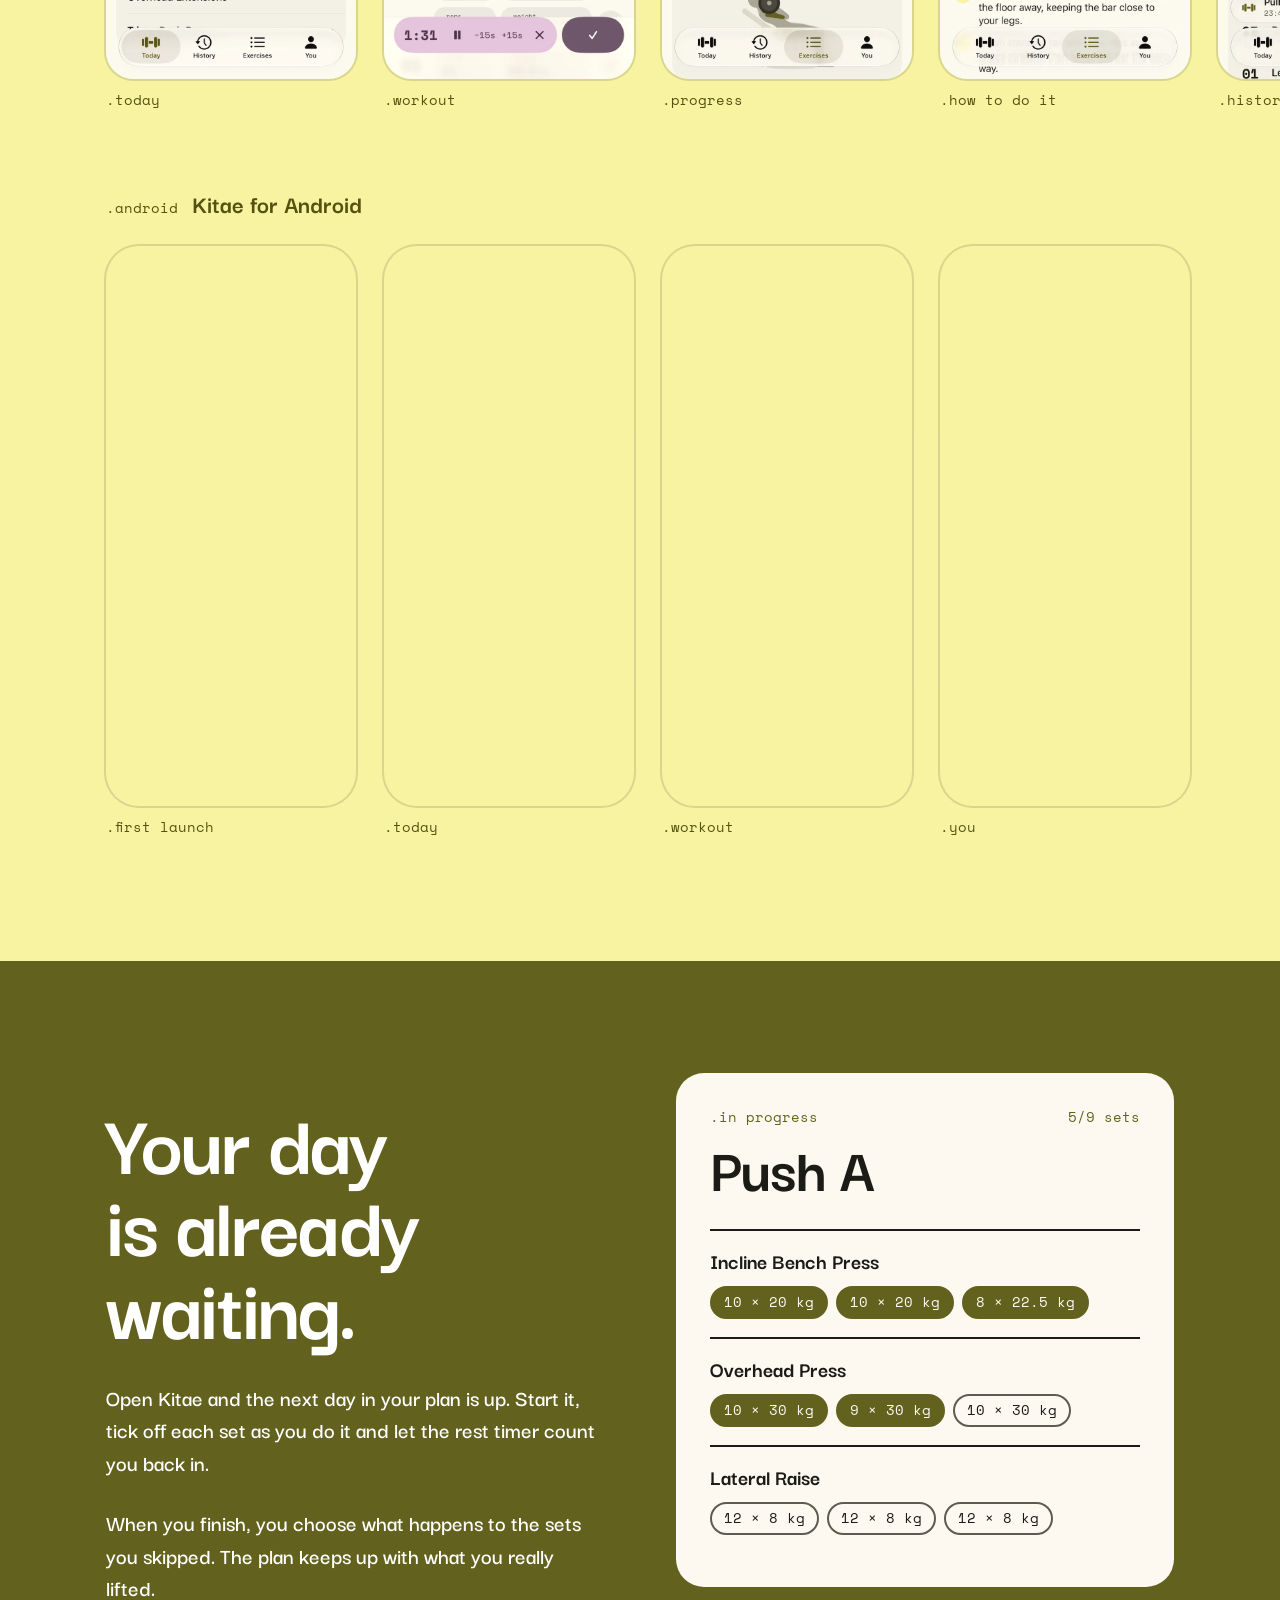
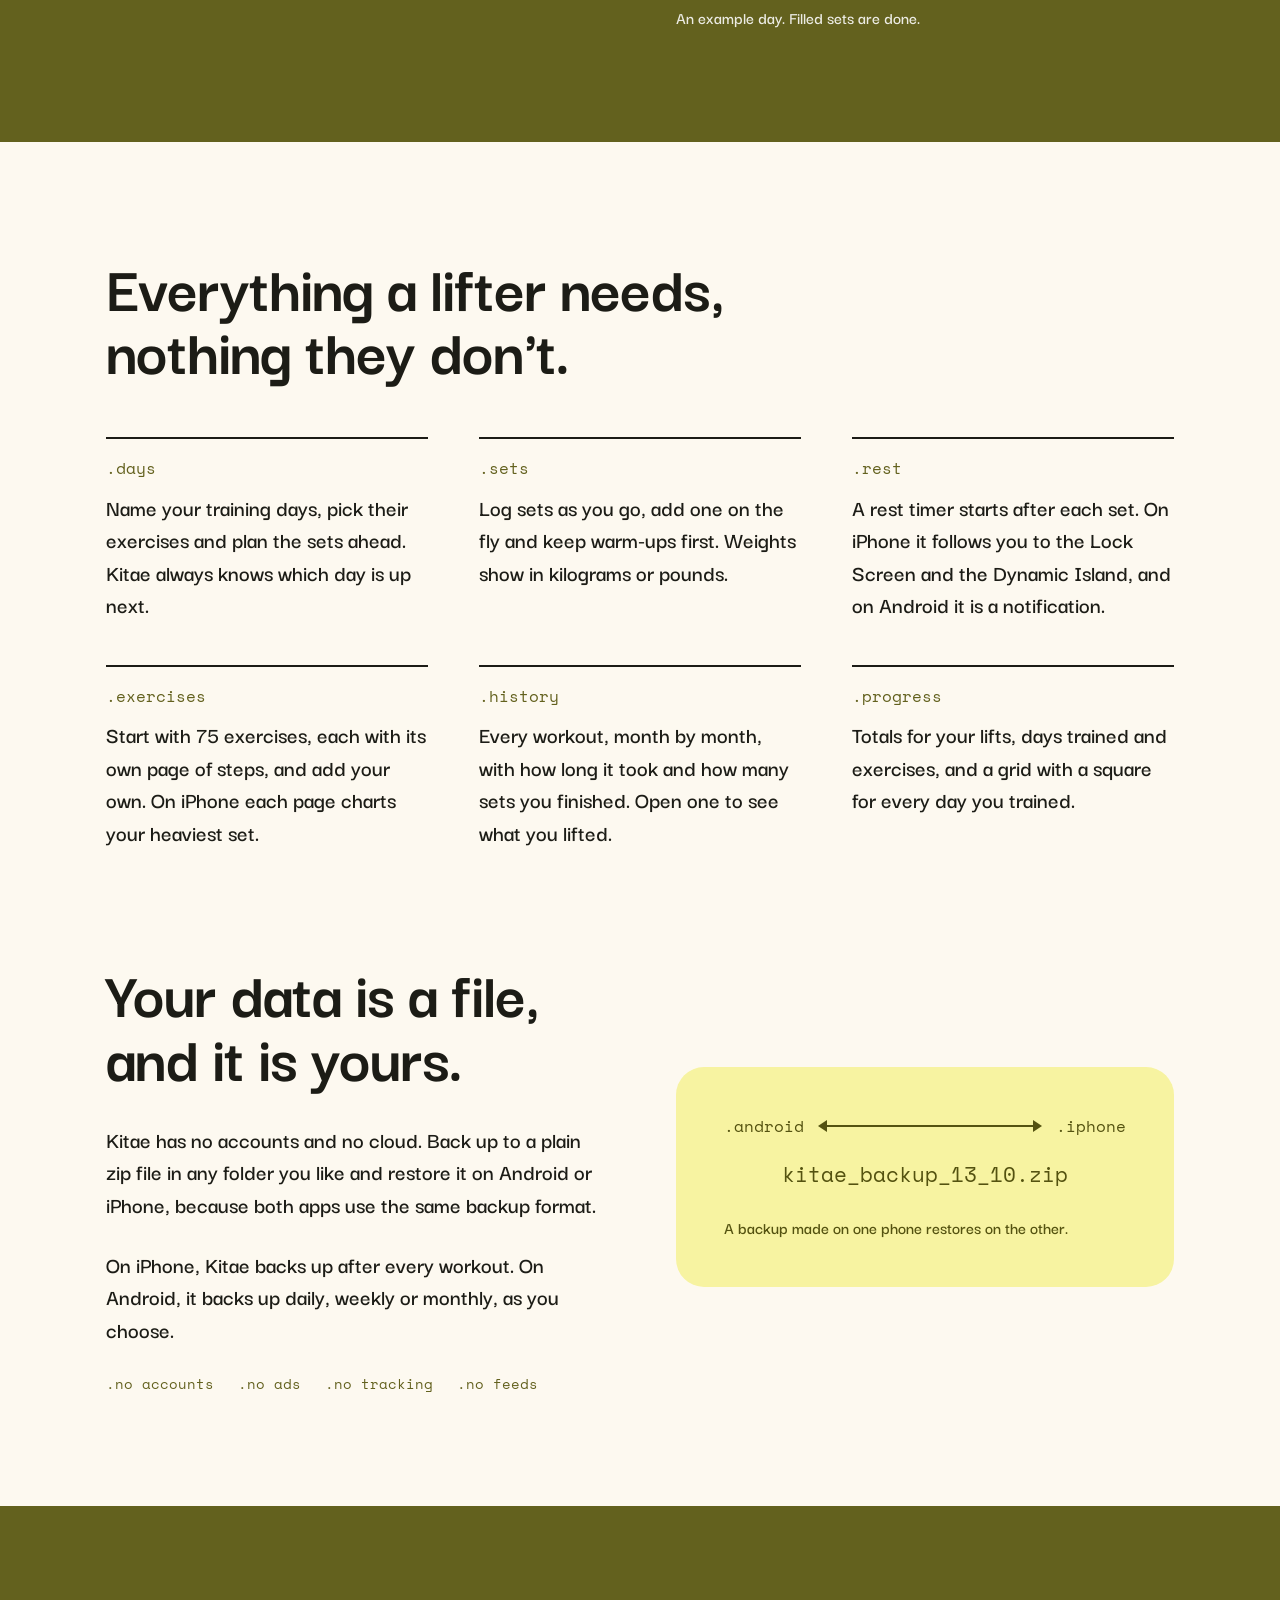
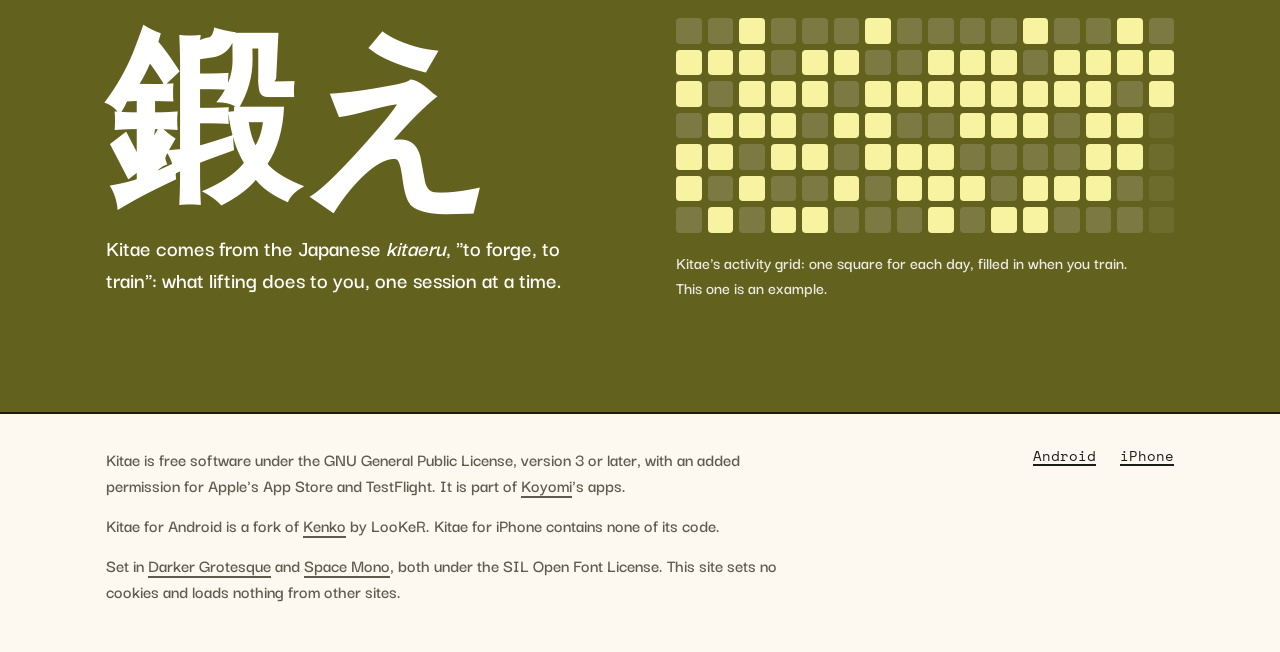
==== commit fb513022: "Move the page onto Koyomi's shared styles koyomi.css is the stylesheet the Koyomi sites share, the s" ====
--- a/index.html
+++ b/index.html
@@ -13,6 +13,7 @@
 <link rel="apple-touch-icon" href="apple-touch-icon.png">
 <link rel="preload" href="fonts/DarkerGrotesque-Bold.woff2" as="font" type="font/woff2" crossorigin>
 <link rel="preload" href="fonts/DarkerGrotesque-SemiBold.woff2" as="font" type="font/woff2" crossorigin>
+<link rel="stylesheet" href="koyomi.css">
 <link rel="stylesheet" href="style.css">
 </head>
 <body>
@@ -72,7 +73,7 @@
 
   <section class="shots" aria-labelledby="shots-title">
     <div class="wrap">
-      <h2 id="shots-title">See it on your phone.</h2>
+      <h2 class="head" id="shots-title">See it on your phone.</h2>
       <p class="shots-note">The screens follow this page's light or dark theme.</p>
     </div>
 
@@ -193,7 +194,7 @@
   </section>
 
   <section class="feat wrap" aria-labelledby="feat-title">
-    <h2 id="feat-title">Everything a lifter needs, nothing they don't.</h2>
+    <h2 class="head" id="feat-title">Everything a lifter needs, nothing they don't.</h2>
     <dl>
       <div class="item">
         <dt>.days</dt>
@@ -224,7 +225,7 @@
 
   <section class="data wrap" aria-labelledby="data-title">
     <div>
-      <h2 id="data-title">Your data is a file, and it is yours.</h2>
+      <h2 class="head" id="data-title">Your data is a file, and it is yours.</h2>
       <p>Kitae has no accounts and no cloud. Back up to a plain zip file in any folder you like and restore it on Android or iPhone, because both apps use the same backup format.</p>
       <p>On iPhone, Kitae backs up after every workout. On Android, it backs up daily, weekly or monthly, as you choose.</p>
       <ul class="nots">
--- a/koyomi.css
+++ b/koyomi.css
@@ -0,0 +1,654 @@
+/* Koyomi's shared website styles, version 1 (2026-10-22).
+
+   Fonts, paper and ink, the theme switch and the pieces every Koyomi site uses.
+   This file is the same on every site (fromkoyomi.org, kitae.fromkoyomi.org,
+   tabe.fromkoyomi.org): change it in one repository and copy it to the others.
+   Each site's style.css comes after it and sets that app's accent colours and
+   its own parts of the page.
+
+   Colours are the apps' own colour sets. Each one is written once as
+   light-dark(light, dark): the page follows the phone's setting, and the switch
+   in the header flips it by changing color-scheme, with no script. */
+
+@font-face {
+  font-family: "Darker Grotesque";
+  src: url("fonts/DarkerGrotesque-SemiBold.woff2") format("woff2");
+  font-weight: 600;
+  font-style: normal;
+  font-display: swap;
+}
+@font-face {
+  font-family: "Darker Grotesque";
+  src: url("fonts/DarkerGrotesque-Bold.woff2") format("woff2");
+  font-weight: 700;
+  font-style: normal;
+  font-display: swap;
+}
+@font-face {
+  font-family: "Space Mono";
+  src: url("fonts/SpaceMono-Regular.woff2") format("woff2");
+  font-weight: 400;
+  font-style: normal;
+  font-display: swap;
+}
+
+:root {
+  color-scheme: light dark;
+
+  /* Paper and ink, shared by every Koyomi app. */
+  --paper: light-dark(#FDF9F0, #14140E);
+  --card: light-dark(#F4F0E6, #1E1E18);
+  --field: light-dark(#ECE8DF, #2B2A24);
+  --ink: light-dark(#1C1C16, #E6E2D9);
+  --ink-soft: light-dark(#5E5C4E, #B3B0A0);
+  --rule: light-dark(#1C1C16, #E6E2D9);
+  --hairline: light-dark(rgba(28, 28, 22, 0.14), rgba(230, 226, 217, 0.18));
+
+  /* The accent. Each site sets its own in style.css; these are Kitae's olive. */
+  --accent: light-dark(#63611E, #CECA75);
+  --accent-soft: light-dark(#F7F3A1, #49482C);
+  --on-accent-soft: light-dark(#545210, #E8E4BE);
+  --band-bg: light-dark(#63611E, #49482C);
+  --band-fg: light-dark(#FFFFFF, #E8E4BE);
+  --band-on: light-dark(#F7F3A1, #CECA75);
+  --band-off: light-dark(rgba(255, 255, 255, 0.16), rgba(255, 255, 255, 0.08));
+
+  --display: "Darker Grotesque", "Avenir Next Condensed", ui-sans-serif, system-ui, sans-serif;
+  --mono: "Space Mono", ui-monospace, "SF Mono", Menlo, Consolas, monospace;
+  --cjk: "Hiragino Sans", "Yu Gothic", "Noto Sans CJK JP", "Noto Sans JP", sans-serif;
+}
+
+/* The theme switch flips whichever theme the device asks for. */
+@media (prefers-color-scheme: light) {
+  :root:has(#flip:checked) {
+    color-scheme: dark;
+  }
+}
+@media (prefers-color-scheme: dark) {
+  :root:has(#flip:checked) {
+    color-scheme: light;
+  }
+}
+
+*,
+*::before,
+*::after {
+  box-sizing: border-box;
+}
+
+html {
+  -webkit-text-size-adjust: 100%;
+}
+
+body {
+  margin: 0;
+  background: var(--paper);
+  color: var(--ink);
+  font-family: var(--display);
+  font-weight: 600;
+  font-size: clamp(1.25rem, 1.1rem + 0.5vw, 1.45rem);
+  line-height: 1.4;
+}
+
+::selection {
+  background: var(--accent-soft);
+  color: var(--on-accent-soft);
+}
+
+a {
+  color: inherit;
+  text-decoration-line: underline;
+  text-decoration-thickness: 2px;
+  text-underline-offset: 0.22em;
+}
+a:hover {
+  text-decoration-thickness: 4px;
+}
+a:focus-visible {
+  outline: 3px solid var(--accent);
+  outline-offset: 4px;
+  border-radius: 2px;
+}
+
+[lang="ja"] {
+  font-family: var(--cjk);
+}
+
+.wrap {
+  max-width: 1180px;
+  margin-inline: auto;
+  padding-inline: clamp(20px, 5vw, 56px);
+}
+
+.sr {
+  position: absolute;
+  width: 1px;
+  height: 1px;
+  overflow: hidden;
+  clip-path: inset(50%);
+  white-space: nowrap;
+}
+
+/* Captions in Space Mono, like the apps' ".today" labels. Their size comes from
+   where they are. Space Mono is only served in its regular weight, so mono text
+   always asks for 400 rather than getting a faked bold. */
+.tag {
+  font-family: var(--mono);
+  font-weight: 400;
+}
+
+/* Header */
+
+.top {
+  display: flex;
+  align-items: center;
+  justify-content: space-between;
+  gap: 16px;
+  padding-block: 22px;
+}
+.brand {
+  display: inline-flex;
+  align-items: center;
+  gap: 12px;
+  font-size: 2rem;
+  font-weight: 700;
+  line-height: 1;
+  text-decoration: none;
+}
+.mark {
+  display: block;
+  height: 1.7rem;
+  width: auto;
+  fill: var(--accent);
+}
+.top nav {
+  display: flex;
+  gap: clamp(16px, 3vw, 32px);
+  font-family: var(--mono);
+  font-size: 0.9rem;
+  font-weight: 400;
+}
+
+/* Theme switch: a checkbox and its label, so it needs no script. */
+.flip-input {
+  position: absolute;
+  width: 1px;
+  height: 1px;
+  margin: 0;
+  opacity: 0;
+}
+.flip {
+  cursor: pointer;
+  text-decoration-line: underline;
+  text-decoration-thickness: 2px;
+  text-underline-offset: 0.22em;
+}
+.flip:hover {
+  text-decoration-thickness: 4px;
+}
+.flip-input:focus-visible + .flip {
+  outline: 3px solid var(--accent);
+  outline-offset: 4px;
+  border-radius: 2px;
+}
+.flip .to-light {
+  display: none;
+}
+@media (prefers-color-scheme: dark) {
+  .flip .to-dark {
+    display: none;
+  }
+  .flip .to-light {
+    display: inline;
+  }
+}
+@media (prefers-color-scheme: light) {
+  :root:has(#flip:checked) .flip .to-dark {
+    display: none;
+  }
+  :root:has(#flip:checked) .flip .to-light {
+    display: inline;
+  }
+}
+@media (prefers-color-scheme: dark) {
+  :root:has(#flip:checked) .flip .to-dark {
+    display: inline;
+  }
+  :root:has(#flip:checked) .flip .to-light {
+    display: none;
+  }
+}
+
+/* Hero */
+
+.hero {
+  display: grid;
+  align-items: center;
+  gap: clamp(32px, 5vw, 64px);
+  padding-block: clamp(32px, 6vw, 80px) clamp(56px, 9vw, 112px);
+}
+@media (min-width: 860px) {
+  .hero {
+    grid-template-columns: minmax(0, 1.3fr) minmax(0, 0.7fr);
+  }
+}
+
+h1 {
+  margin: 0;
+  font-size: clamp(3.4rem, 2rem + 7vw, 7rem);
+  font-weight: 700;
+  line-height: 0.92;
+  letter-spacing: -0.02em;
+  text-wrap: balance;
+}
+.lede {
+  max-width: 28em;
+  margin: 1.3em 0 0;
+  color: var(--ink-soft);
+  font-size: 1.1em;
+}
+
+/* Where to get an app: a caption and its links. */
+.get {
+  display: grid;
+  gap: 18px;
+  margin: 2.2rem 0 0;
+  padding: 0;
+  list-style: none;
+}
+.get li {
+  display: grid;
+  grid-template-columns: 6.5rem minmax(0, 1fr);
+  align-items: baseline;
+  gap: 4px 12px;
+}
+.get .tag {
+  color: var(--accent);
+  font-size: 0.9rem;
+}
+.get .links {
+  display: flex;
+  flex-direction: column;
+  align-items: flex-start;
+  gap: 4px;
+}
+.get .note {
+  color: var(--ink-soft);
+  font-size: 1.1rem;
+}
+
+/* An app's icon, drawn large. */
+.icon-art {
+  display: block;
+  justify-self: stretch;
+  width: 100%;
+  max-width: 440px;
+  height: auto;
+}
+.icon-art .tile {
+  fill: var(--band-bg);
+}
+.icon-art .shape {
+  fill: var(--band-on);
+}
+
+/* Section titles */
+
+.title {
+  margin: 0;
+  font-size: clamp(3rem, 1.8rem + 5vw, 5.6rem);
+  font-weight: 700;
+  line-height: 0.92;
+  letter-spacing: -0.02em;
+  text-wrap: balance;
+}
+.head {
+  margin: 0;
+  font-size: clamp(2.6rem, 1.6rem + 4vw, 4.2rem);
+  font-weight: 700;
+  line-height: 0.95;
+  letter-spacing: -0.015em;
+  text-wrap: balance;
+}
+
+/* Bands: a full-width stripe in the app's colour. */
+
+.band {
+  background: var(--band-bg);
+  color: var(--band-fg);
+}
+.band a:focus-visible {
+  outline-color: var(--band-fg);
+}
+.band-inner {
+  display: grid;
+  align-items: center;
+  gap: clamp(40px, 6vw, 72px);
+  padding-block: clamp(56px, 9vw, 112px);
+}
+@media (min-width: 860px) {
+  .band-inner {
+    grid-template-columns: minmax(0, 1fr) minmax(0, 1fr);
+  }
+}
+.band p {
+  max-width: 27em;
+  margin: 1.2em 0 0;
+}
+.band .title + p {
+  margin-top: 1.5em;
+}
+
+/* Soft sections: the app's lighter colour. */
+
+.soft {
+  padding-block: clamp(56px, 9vw, 112px);
+  background: var(--accent-soft);
+  color: var(--on-accent-soft);
+}
+.soft a:focus-visible {
+  outline-color: var(--on-accent-soft);
+}
+
+figcaption {
+  max-width: 27em;
+  margin-top: 1.1rem;
+  font-size: 1.1rem;
+}
+.band figcaption {
+  opacity: 0.88;
+}
+
+/* Features: captions over short paragraphs, in a grid. */
+
+.feat {
+  padding-block: clamp(56px, 9vw, 112px);
+}
+.feat .head {
+  max-width: 13em;
+  margin-bottom: clamp(32px, 5vw, 56px);
+}
+.feat dl {
+  display: grid;
+  gap: 36px;
+  margin: 0;
+}
+@media (min-width: 640px) {
+  .feat dl {
+    grid-template-columns: repeat(2, minmax(0, 1fr));
+    gap: 44px clamp(28px, 4vw, 56px);
+  }
+}
+@media (min-width: 980px) {
+  .feat dl {
+    grid-template-columns: repeat(3, minmax(0, 1fr));
+  }
+}
+.feat .item {
+  padding-top: 18px;
+  border-top: 2px solid var(--rule);
+}
+.feat dt {
+  color: var(--accent);
+  font-family: var(--mono);
+  font-size: 1rem;
+  font-weight: 400;
+}
+.soft .feat dt,
+.soft dt {
+  color: inherit;
+}
+.soft .item {
+  border-top-color: currentColor;
+}
+.feat dd {
+  max-width: 22em;
+  margin: 0.7rem 0 0;
+}
+
+/* Text beside a figure */
+
+.data {
+  display: grid;
+  align-items: center;
+  gap: clamp(40px, 6vw, 72px);
+  padding-block: 0 clamp(56px, 9vw, 112px);
+}
+@media (min-width: 860px) {
+  .data {
+    grid-template-columns: minmax(0, 1fr) minmax(0, 1fr);
+  }
+}
+/* .mirror puts the figure first on wide screens, to vary sections that follow each other. */
+@media (min-width: 860px) {
+  .data.mirror > figure {
+    order: -1;
+  }
+}
+.data p {
+  max-width: 27em;
+  margin: 1.2em 0 0;
+}
+.data .head + p {
+  margin-top: 1.5em;
+}
+.nots {
+  display: flex;
+  flex-wrap: wrap;
+  gap: 8px 24px;
+  margin: 1.8rem 0 0;
+  padding: 0;
+  list-style: none;
+  color: var(--accent);
+  font-family: var(--mono);
+  font-size: 0.9rem;
+  font-weight: 400;
+}
+
+/* A backup going from one phone to the other */
+
+.swap {
+  margin: 0;
+  padding: clamp(28px, 5vw, 48px);
+  border-radius: 28px;
+  background: var(--accent-soft);
+  color: var(--on-accent-soft);
+}
+.swap-row {
+  display: flex;
+  align-items: center;
+  gap: 16px;
+  font-family: var(--mono);
+  font-size: 1rem;
+  font-weight: 400;
+}
+.swap .line {
+  position: relative;
+  flex: 1;
+  height: 2px;
+  background: currentColor;
+}
+.swap .line::before,
+.swap .line::after {
+  content: "";
+  position: absolute;
+  top: -5px;
+  border: 6px solid transparent;
+}
+.swap .line::before {
+  left: -2px;
+  border-right: 9px solid currentColor;
+  border-left: 0;
+}
+.swap .line::after {
+  right: -2px;
+  border-left: 9px solid currentColor;
+  border-right: 0;
+}
+.swap .file {
+  margin: 1.4rem 0 0;
+  font-family: var(--mono);
+  font-size: clamp(0.95rem, 0.7rem + 1.3vw, 1.3rem);
+  font-weight: 400;
+  text-align: center;
+  overflow-wrap: anywhere;
+}
+.swap figcaption {
+  margin-top: 1.6rem;
+}
+
+/* The name, in Japanese */
+
+.kanji {
+  margin: 0;
+  font-family: var(--cjk);
+  font-size: clamp(6rem, 3rem + 14vw, 12rem);
+  font-weight: 700;
+  line-height: 1;
+}
+.band .kanji + p {
+  margin-top: 1rem;
+}
+
+/* A grid of days, like the apps' activity grid */
+
+.days {
+  margin: 0;
+}
+.cells {
+  display: grid;
+  grid-auto-flow: column;
+  grid-template-columns: repeat(16, 1fr);
+  grid-template-rows: repeat(7, auto);
+  gap: clamp(3px, 0.6vw, 6px);
+}
+.cells b,
+.cells i,
+.cells s {
+  display: block;
+  aspect-ratio: 1;
+  border-radius: clamp(2px, 0.4vw, 4px);
+}
+.cells b {
+  background: var(--band-on);
+}
+.cells i {
+  background: var(--band-off);
+}
+.cells s {
+  background: var(--band-off);
+  opacity: 0.45;
+}
+
+/* Screenshots: a sideways strip of phones that scrolls with touch, trackpad or
+   keys. Each shot has a light and a dark picture, and the one for the page's
+   theme is shown (and downloaded, as they're lazy-loaded). */
+
+.strip {
+  --edge: max(clamp(20px, 5vw, 56px), calc((100% - 1180px) / 2 + clamp(20px, 5vw, 56px)));
+  padding-inline: var(--edge);
+  padding-block: 4px 12px;
+  overflow-x: auto;
+  scroll-snap-type: x proximity;
+  scroll-padding-inline: var(--edge);
+  scrollbar-width: thin;
+  scrollbar-color: currentColor transparent;
+}
+.strip ul {
+  display: flex;
+  gap: clamp(16px, 2.4vw, 28px);
+  width: max-content;
+  margin: 0;
+  padding: 0;
+  list-style: none;
+}
+.strip li {
+  flex: none;
+  width: clamp(190px, 22vw, 250px);
+  scroll-snap-align: start;
+}
+.shot {
+  margin: 0;
+}
+.shot img {
+  display: block;
+  width: 100%;
+  height: auto;
+  border-radius: 11% / 5%;
+  box-shadow: 0 0 0 2px var(--hairline);
+}
+.shot.droid img {
+  border-radius: 13% / 6%;
+}
+.shot figcaption {
+  margin-top: 12px;
+  font-family: var(--mono);
+  font-size: 0.85rem;
+  font-weight: 400;
+}
+.shot .dk {
+  display: none;
+}
+@media (prefers-color-scheme: dark) {
+  .shot .lt {
+    display: none;
+  }
+  .shot .dk {
+    display: block;
+  }
+}
+@media (prefers-color-scheme: light) {
+  :root:has(#flip:checked) .shot .lt {
+    display: none;
+  }
+  :root:has(#flip:checked) .shot .dk {
+    display: block;
+  }
+}
+@media (prefers-color-scheme: dark) {
+  :root:has(#flip:checked) .shot .lt {
+    display: block;
+  }
+  :root:has(#flip:checked) .shot .dk {
+    display: none;
+  }
+}
+
+/* Footer */
+
+.foot {
+  border-top: 2px solid var(--rule);
+}
+.foot-inner {
+  display: flex;
+  flex-wrap: wrap;
+  justify-content: space-between;
+  gap: 20px 40px;
+  padding-block: 32px 48px;
+  font-size: 1.15rem;
+}
+.fine {
+  max-width: 38em;
+  color: var(--ink-soft);
+}
+.fine p {
+  margin: 0 0 0.8em;
+}
+.fine p:last-child {
+  margin-bottom: 0;
+}
+.foot nav {
+  display: flex;
+  gap: 24px;
+  font-family: var(--mono);
+  font-size: 0.9rem;
+  font-weight: 400;
+}
+
+@media (max-width: 480px) {
+  .top nav {
+    gap: 14px;
+    font-size: 0.8rem;
+    white-space: nowrap;
+  }
+}
--- a/style.css
+++ b/style.css
@@ -1,325 +1,20 @@
-/* Kitae's page. Colours are Kitae's own colour sets and fonts are Kitae's fonts. */
+/* Kitae's page. Koyomi's shared styles are in koyomi.css; this file sets
+   Kitae's olive and has the parts only this page has: the icon, the example
+   day and the screenshots. Colours are Kitae's own colour sets, each written
+   once as light-dark(light, dark), and fonts are Kitae's fonts. */
 
-@font-face {
-  font-family: "Darker Grotesque";
-  src: url("fonts/DarkerGrotesque-SemiBold.woff2") format("woff2");
-  font-weight: 600;
-  font-style: normal;
-  font-display: swap;
-}
-@font-face {
-  font-family: "Darker Grotesque";
-  src: url("fonts/DarkerGrotesque-Bold.woff2") format("woff2");
-  font-weight: 700;
-  font-style: normal;
-  font-display: swap;
-}
-@font-face {
-  font-family: "Space Mono";
-  src: url("fonts/SpaceMono-Regular.woff2") format("woff2");
-  font-weight: 400;
-  font-style: normal;
-  font-display: swap;
+:root {
+  --accent: light-dark(#63611E, #CECA75);
+  --accent-soft: light-dark(#F7F3A1, #49482C);
+  --on-accent-soft: light-dark(#545210, #E8E4BE);
+  --band-bg: light-dark(#63611E, #49482C);
+  --band-fg: light-dark(#FFFFFF, #E8E4BE);
+  --band-on: light-dark(#F7F3A1, #CECA75);
+  --band-off: light-dark(rgba(255, 255, 255, 0.16), rgba(255, 255, 255, 0.08));
 }
 
-:root {
-  color-scheme: light dark;
+/* The icon */
 
-  --paper: #FDF9F0;
-  --ink: #1C1C16;
-  --ink-soft: #5E5C4E;
-  --rule: #1C1C16;
-  --olive: #63611E;
-  --olive-soft: #F7F3A1;
-  --on-olive-soft: #545210;
-
-  /* The Kitae band */
-  --band-bg: #63611E;
-  --band-fg: #FFFFFF;
-  --band-on: #F7F3A1;
-  --band-off: rgba(255, 255, 255, 0.16);
-
-
-  --display: "Darker Grotesque", "Avenir Next Condensed", ui-sans-serif, system-ui, sans-serif;
-  --mono: "Space Mono", ui-monospace, "SF Mono", Menlo, Consolas, monospace;
-  --cjk: "Hiragino Sans", "Yu Gothic", "Noto Sans CJK JP", "Noto Sans JP", sans-serif;
-}
-
-@media (prefers-color-scheme: dark) {
-  :root {
-    --paper: #14140E;
-    --ink: #E6E2D9;
-    --ink-soft: #B3B0A0;
-    --rule: #E6E2D9;
-    --olive: #CECA75;
-    --olive-soft: #49482C;
-    --on-olive-soft: #E8E4BE;
-
-    --band-bg: #49482C;
-    --band-fg: #E8E4BE;
-    --band-on: #CECA75;
-    --band-off: rgba(255, 255, 255, 0.08);
-
-  }
-}
-
-/* The theme switch in the header flips whichever theme the device asks for. */
-@media (prefers-color-scheme: light) {
-  :root:has(#flip:checked) {
-    color-scheme: dark;
-
-    --paper: #14140E;
-    --ink: #E6E2D9;
-    --ink-soft: #B3B0A0;
-    --rule: #E6E2D9;
-    --olive: #CECA75;
-    --olive-soft: #49482C;
-    --on-olive-soft: #E8E4BE;
-
-    --band-bg: #49482C;
-    --band-fg: #E8E4BE;
-    --band-on: #CECA75;
-    --band-off: rgba(255, 255, 255, 0.08);
-
-  }
-}
-@media (prefers-color-scheme: dark) {
-  :root:has(#flip:checked) {
-    color-scheme: light;
-
-    --paper: #FDF9F0;
-    --ink: #1C1C16;
-    --ink-soft: #5E5C4E;
-    --rule: #1C1C16;
-    --olive: #63611E;
-    --olive-soft: #F7F3A1;
-    --on-olive-soft: #545210;
-
-    --band-bg: #63611E;
-    --band-fg: #FFFFFF;
-    --band-on: #F7F3A1;
-    --band-off: rgba(255, 255, 255, 0.16);
-
-  }
-}
-
-*,
-*::before,
-*::after {
-  box-sizing: border-box;
-}
-
-html {
-  -webkit-text-size-adjust: 100%;
-}
-
-body {
-  margin: 0;
-  background: var(--paper);
-  color: var(--ink);
-  font-family: var(--display);
-  font-weight: 600;
-  font-size: clamp(1.25rem, 1.1rem + 0.5vw, 1.45rem);
-  line-height: 1.4;
-}
-
-::selection {
-  background: var(--olive-soft);
-  color: var(--on-olive-soft);
-}
-
-a {
-  color: inherit;
-  text-decoration-line: underline;
-  text-decoration-thickness: 2px;
-  text-underline-offset: 0.22em;
-}
-a:hover {
-  text-decoration-thickness: 4px;
-}
-a:focus-visible {
-  outline: 3px solid var(--olive);
-  outline-offset: 4px;
-  border-radius: 2px;
-}
-
-[lang="ja"] {
-  font-family: var(--cjk);
-}
-
-.wrap {
-  max-width: 1180px;
-  margin-inline: auto;
-  padding-inline: clamp(20px, 5vw, 56px);
-}
-
-/* Header */
-
-.top {
-  display: flex;
-  align-items: center;
-  justify-content: space-between;
-  gap: 16px;
-  padding-block: 22px;
-}
-.brand {
-  display: inline-flex;
-  align-items: center;
-  gap: 12px;
-  font-size: 2rem;
-  font-weight: 700;
-  line-height: 1;
-  text-decoration: none;
-}
-.mark {
-  display: block;
-  height: 2.5rem;
-  width: auto;
-}
-.top nav {
-  display: flex;
-  gap: clamp(16px, 3vw, 32px);
-  font-family: var(--mono);
-  font-size: 0.9rem;
-  font-weight: 400;
-}
-
-/* Theme switch: a checkbox and its label, so it needs no script. */
-.flip-input {
-  position: absolute;
-  width: 1px;
-  height: 1px;
-  margin: 0;
-  opacity: 0;
-}
-.flip {
-  cursor: pointer;
-  text-decoration-line: underline;
-  text-decoration-thickness: 2px;
-  text-underline-offset: 0.22em;
-}
-.flip:hover {
-  text-decoration-thickness: 4px;
-}
-.flip-input:focus-visible + .flip {
-  outline: 3px solid var(--olive);
-  outline-offset: 4px;
-  border-radius: 2px;
-}
-.flip .to-light {
-  display: none;
-}
-@media (prefers-color-scheme: dark) {
-  .flip .to-dark {
-    display: none;
-  }
-  .flip .to-light {
-    display: inline;
-  }
-}
-@media (prefers-color-scheme: light) {
-  :root:has(#flip:checked) .flip .to-dark {
-    display: none;
-  }
-  :root:has(#flip:checked) .flip .to-light {
-    display: inline;
-  }
-}
-@media (prefers-color-scheme: dark) {
-  :root:has(#flip:checked) .flip .to-dark {
-    display: inline;
-  }
-  :root:has(#flip:checked) .flip .to-light {
-    display: none;
-  }
-}
-
-
-.sr {
-  position: absolute;
-  width: 1px;
-  height: 1px;
-  overflow: hidden;
-  clip-path: inset(50%);
-  white-space: nowrap;
-}
-
-/* Header mark */
-
-.mark {
-  height: 1.7rem;
-  fill: var(--olive);
-}
-
-/* Hero */
-
-.hero {
-  display: grid;
-  align-items: center;
-  gap: clamp(32px, 5vw, 64px);
-  padding-block: clamp(32px, 6vw, 80px) clamp(56px, 9vw, 112px);
-}
-@media (min-width: 860px) {
-  .hero {
-    grid-template-columns: minmax(0, 1.3fr) minmax(0, 0.7fr);
-  }
-}
-
-h1 {
-  margin: 0;
-  font-size: clamp(3.4rem, 2rem + 7vw, 7rem);
-  font-weight: 700;
-  line-height: 0.92;
-  letter-spacing: -0.02em;
-  text-wrap: balance;
-}
-.lede {
-  max-width: 28em;
-  margin: 1.3em 0 0;
-  color: var(--ink-soft);
-  font-size: 1.1em;
-}
-
-.get {
-  display: grid;
-  gap: 18px;
-  margin: 2.2rem 0 0;
-  padding: 0;
-  list-style: none;
-}
-.get li {
-  display: grid;
-  grid-template-columns: 6.5rem minmax(0, 1fr);
-  align-items: baseline;
-  gap: 4px 12px;
-}
-.get .tag {
-  color: var(--olive);
-  font-family: var(--mono);
-  font-size: 0.9rem;
-  font-weight: 400;
-}
-.get .links {
-  display: flex;
-  flex-direction: column;
-  align-items: flex-start;
-  gap: 4px;
-}
-.get .note {
-  color: var(--ink-soft);
-  font-size: 1.1rem;
-}
-
-.icon-art {
-  display: block;
-  justify-self: stretch;
-  width: 100%;
-  max-width: 440px;
-  height: auto;
-}
-.icon-art .tile {
-  fill: var(--band-bg);
-}
 .icon-art .bar,
 .icon-art .plate {
   fill: var(--band-on);
@@ -362,42 +57,6 @@
   }
 }
 
-/* Bands */
-
-.band {
-  background: var(--band-bg);
-  color: var(--band-fg);
-}
-.band a:focus-visible {
-  outline-color: var(--band-fg);
-}
-.band-inner {
-  display: grid;
-  align-items: center;
-  gap: clamp(40px, 6vw, 72px);
-  padding-block: clamp(56px, 9vw, 112px);
-}
-@media (min-width: 860px) {
-  .band-inner {
-    grid-template-columns: minmax(0, 1fr) minmax(0, 1fr);
-  }
-}
-.band p {
-  max-width: 27em;
-  margin: 1.2em 0 0;
-}
-.title {
-  margin: 0;
-  font-size: clamp(3rem, 1.8rem + 5vw, 5.6rem);
-  font-weight: 700;
-  line-height: 0.92;
-  letter-spacing: -0.02em;
-  text-wrap: balance;
-}
-.band .title + p {
-  margin-top: 1.5em;
-}
-
 /* An example day */
 
 .day-fig {
@@ -417,7 +76,7 @@
   display: flex;
   justify-content: space-between;
   gap: 16px;
-  color: var(--olive);
+  color: var(--accent);
   font-family: var(--mono);
   font-size: 0.9rem;
   font-weight: 400;
@@ -454,226 +113,12 @@
   border-radius: 999px;
 }
 .sets .done {
-  border-color: var(--olive);
-  background: var(--olive);
+  border-color: var(--accent);
+  background: var(--accent);
   color: var(--paper);
-}
-.day-fig figcaption,
-.days figcaption {
-  max-width: 27em;
-  margin-top: 1.1rem;
-  font-size: 1.1rem;
-  opacity: 0.88;
-}
-
-/* Features */
-
-.feat {
-  padding-block: clamp(56px, 9vw, 112px);
-}
-.feat h2,
-.data h2,
-.shots h2 {
-  margin: 0;
-  font-size: clamp(2.6rem, 1.6rem + 4vw, 4.2rem);
-  font-weight: 700;
-  line-height: 0.95;
-  letter-spacing: -0.015em;
-  text-wrap: balance;
-}
-.feat h2 {
-  max-width: 13em;
-  margin-bottom: clamp(32px, 5vw, 56px);
-}
-.feat dl {
-  display: grid;
-  gap: 36px;
-  margin: 0;
-}
-@media (min-width: 640px) {
-  .feat dl {
-    grid-template-columns: repeat(2, minmax(0, 1fr));
-    gap: 44px clamp(28px, 4vw, 56px);
-  }
-}
-@media (min-width: 980px) {
-  .feat dl {
-    grid-template-columns: repeat(3, minmax(0, 1fr));
-  }
-}
-.feat .item {
-  padding-top: 18px;
-  border-top: 2px solid var(--rule);
-}
-.feat dt {
-  color: var(--olive);
-  font-family: var(--mono);
-  font-size: 1rem;
-  font-weight: 400;
-}
-.feat dd {
-  max-width: 22em;
-  margin: 0.7rem 0 0;
-}
-
-/* Your data */
-
-.data {
-  display: grid;
-  align-items: center;
-  gap: clamp(40px, 6vw, 72px);
-  padding-block: 0 clamp(56px, 9vw, 112px);
-}
-@media (min-width: 860px) {
-  .data {
-    grid-template-columns: minmax(0, 1fr) minmax(0, 1fr);
-  }
-}
-.data p {
-  max-width: 27em;
-  margin: 1.2em 0 0;
-}
-.data h2 + p {
-  margin-top: 1.5em;
-}
-.nots {
-  display: flex;
-  flex-wrap: wrap;
-  gap: 8px 24px;
-  margin: 1.8rem 0 0;
-  padding: 0;
-  list-style: none;
-  color: var(--olive);
-  font-family: var(--mono);
-  font-size: 0.9rem;
-}
-
-.swap {
-  margin: 0;
-  padding: clamp(28px, 5vw, 48px);
-  border-radius: 28px;
-  background: var(--olive-soft);
-  color: var(--on-olive-soft);
-}
-.swap-row {
-  display: flex;
-  align-items: center;
-  gap: 16px;
-  font-family: var(--mono);
-  font-size: 1rem;
-}
-.swap .line {
-  position: relative;
-  flex: 1;
-  height: 2px;
-  background: currentColor;
-}
-.swap .line::before,
-.swap .line::after {
-  content: "";
-  position: absolute;
-  top: -5px;
-  border: 6px solid transparent;
-}
-.swap .line::before {
-  left: -2px;
-  border-right: 9px solid currentColor;
-  border-left: 0;
-}
-.swap .line::after {
-  right: -2px;
-  border-left: 9px solid currentColor;
-  border-right: 0;
-}
-.swap .file {
-  margin: 1.4rem 0 0;
-  font-family: var(--mono);
-  font-size: clamp(0.95rem, 0.7rem + 1.3vw, 1.3rem);
-  text-align: center;
-  overflow-wrap: anywhere;
-}
-.swap figcaption {
-  margin-top: 1.6rem;
-  font-size: 1.1rem;
-}
-
-/* The name */
-
-.kanji {
-  margin: 0;
-  font-family: var(--cjk);
-  font-size: clamp(6rem, 3rem + 14vw, 12rem);
-  font-weight: 700;
-  line-height: 1;
-}
-.band .kanji + p {
-  margin-top: 1rem;
-}
-.days {
-  margin: 0;
-}
-.cells {
-  display: grid;
-  grid-auto-flow: column;
-  grid-template-columns: repeat(16, 1fr);
-  grid-template-rows: repeat(7, auto);
-  gap: clamp(3px, 0.6vw, 6px);
-}
-.cells b,
-.cells i,
-.cells s {
-  display: block;
-  aspect-ratio: 1;
-  border-radius: clamp(2px, 0.4vw, 4px);
-}
-.cells b {
-  background: var(--band-on);
-}
-.cells i {
-  background: var(--band-off);
-}
-.cells s {
-  background: var(--band-off);
-  opacity: 0.45;
-}
-
-/* Footer */
-
-.foot {
-  border-top: 2px solid var(--rule);
-}
-.foot-inner {
-  display: flex;
-  flex-wrap: wrap;
-  justify-content: space-between;
-  gap: 20px 40px;
-  padding-block: 32px 48px;
-  font-size: 1.15rem;
-}
-.fine {
-  max-width: 38em;
-  color: var(--ink-soft);
-}
-.fine p {
-  margin: 0 0 0.8em;
-}
-.fine p:last-child {
-  margin-bottom: 0;
-}
-.foot nav {
-  display: flex;
-  gap: 24px;
-  font-family: var(--mono);
-  font-size: 0.9rem;
-  font-weight: 400;
 }
 
 @media (max-width: 480px) {
-  .top nav {
-    gap: 14px;
-    font-size: 0.8rem;
-    white-space: nowrap;
-  }
   .sets {
     gap: 6px;
     font-size: 0.72rem;
@@ -687,12 +132,12 @@
 
 .shots {
   padding-block: clamp(56px, 9vw, 112px);
-  background: var(--olive-soft);
-  color: var(--on-olive-soft);
+  background: var(--accent-soft);
+  color: var(--on-accent-soft);
 }
 .shots a:focus-visible,
 .shots .strip:focus-visible {
-  outline: 3px solid var(--on-olive-soft);
+  outline: 3px solid var(--on-accent-soft);
   outline-offset: 4px;
 }
 .shots-note {
@@ -708,87 +153,5 @@
   font-weight: 700;
 }
 .plat .tag {
-  font-family: var(--mono);
   font-size: 0.9rem;
-  font-weight: 400;
 }
-
-/* A sideways strip of phones. It scrolls with touch, trackpad or keys, no script. */
-.strip {
-  --edge: max(clamp(20px, 5vw, 56px), calc((100% - 1180px) / 2 + clamp(20px, 5vw, 56px)));
-  padding-inline: var(--edge);
-  padding-block: 4px 12px;
-  overflow-x: auto;
-  scroll-snap-type: x proximity;
-  scroll-padding-inline: var(--edge);
-  scrollbar-width: thin;
-  scrollbar-color: currentColor transparent;
-}
-.strip ul {
-  display: flex;
-  gap: clamp(16px, 2.4vw, 28px);
-  width: max-content;
-  margin: 0;
-  padding: 0;
-  list-style: none;
-}
-.strip li {
-  flex: none;
-  width: clamp(190px, 22vw, 250px);
-  scroll-snap-align: start;
-}
-.shot {
-  margin: 0;
-}
-.shot img {
-  display: block;
-  width: 100%;
-  height: auto;
-  border-radius: 11% / 5%;
-  box-shadow: 0 0 0 2px rgba(28, 28, 22, 0.14);
-}
-.shot.droid img {
-  border-radius: 13% / 6%;
-}
-.shot figcaption {
-  margin-top: 12px;
-  font-family: var(--mono);
-  font-size: 0.85rem;
-}
-.shot .dk {
-  display: none;
-}
-@media (prefers-color-scheme: dark) {
-  .shot img {
-    box-shadow: 0 0 0 2px rgba(230, 226, 217, 0.18);
-  }
-  .shot .lt {
-    display: none;
-  }
-  .shot .dk {
-    display: block;
-  }
-}
-/* The theme switch flips the screens too. */
-@media (prefers-color-scheme: light) {
-  :root:has(#flip:checked) .shot img {
-    box-shadow: 0 0 0 2px rgba(230, 226, 217, 0.18);
-  }
-  :root:has(#flip:checked) .shot .lt {
-    display: none;
-  }
-  :root:has(#flip:checked) .shot .dk {
-    display: block;
-  }
-}
-@media (prefers-color-scheme: dark) {
-  :root:has(#flip:checked) .shot img {
-    box-shadow: 0 0 0 2px rgba(28, 28, 22, 0.14);
-  }
-  :root:has(#flip:checked) .shot .lt {
-    display: block;
-  }
-  :root:has(#flip:checked) .shot .dk {
-    display: none;
-  }
-}
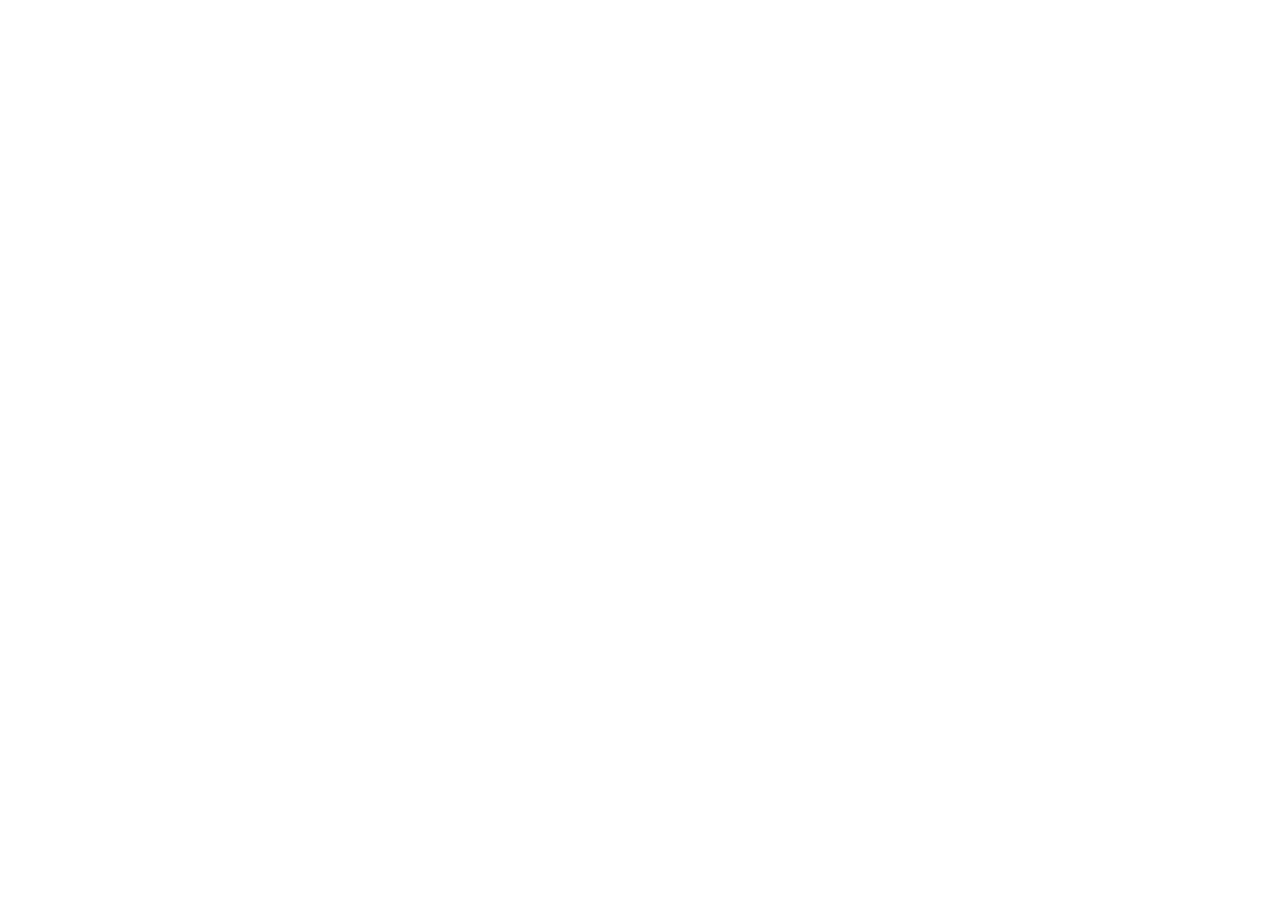
==== commit 6f3931d8: "Send visitors on to Kamae's website Kitae is now Kamae, and its website moved to kamae.fromkoyomi.or" ====
--- a/index.html
+++ b/index.html
@@ -3,294 +3,13 @@
 <head>
 <meta charset="utf-8">
 <meta name="viewport" content="width=device-width, initial-scale=1">
-<meta http-equiv="Content-Security-Policy" content="default-src 'none'; img-src 'self'; style-src 'self'; font-src 'self'; base-uri 'none'; form-action 'none'">
-<meta name="color-scheme" content="light dark">
-<meta name="theme-color" content="#FDF9F0" media="(prefers-color-scheme: light)">
-<meta name="theme-color" content="#14140E" media="(prefers-color-scheme: dark)">
-<title>Kitae: a free workout tracker that works offline</title>
-<meta name="description" content="Kitae is a free, open-source workout journal for Android and iPhone. Plan your training days, log every set and watch your lifts climb. No account, no ads, no tracking.">
-<link rel="icon" href="favicon.svg" type="image/svg+xml">
-<link rel="apple-touch-icon" href="apple-touch-icon.png">
-<link rel="preload" href="fonts/DarkerGrotesque-Bold.woff2" as="font" type="font/woff2" crossorigin>
-<link rel="preload" href="fonts/DarkerGrotesque-SemiBold.woff2" as="font" type="font/woff2" crossorigin>
-<link rel="stylesheet" href="koyomi.css">
-<link rel="stylesheet" href="style.css">
+<meta http-equiv="Content-Security-Policy" content="default-src 'none'; base-uri 'none'; form-action 'none'">
+<meta http-equiv="refresh" content="0; url=https://kamae.fromkoyomi.org/">
+<meta name="robots" content="noindex">
+<link rel="canonical" href="https://kamae.fromkoyomi.org/">
+<title>Kitae is now Kamae</title>
 </head>
 <body>
-
-<header class="top wrap">
-  <a class="brand" href="./" aria-label="Kitae, home">
-    <svg class="mark" viewBox="140 278 744 468" aria-hidden="true" focusable="false">
-      <rect x="150" y="486" width="724" height="52" rx="26"/>
-      <rect x="294" y="288" width="96" height="448" rx="36"/>
-      <rect x="634" y="288" width="96" height="448" rx="36"/>
-      <rect x="222" y="362" width="62" height="300" rx="26"/>
-      <rect x="740" y="362" width="62" height="300" rx="26"/>
-    </svg>
-    <span>Kitae</span>
-  </a>
-  <nav aria-label="Site links">
-    <input class="flip-input" type="checkbox" id="flip" aria-label="Switch between the light and dark theme">
-    <label class="flip" for="flip"><span class="to-dark">Dark mode</span><span class="to-light">Light mode</span></label>
-    <a href="https://fromkoyomi.org/">Koyomi</a>
-    <a href="https://github.com/koyomi-apps">GitHub</a>
-  </nav>
-</header>
-
-<main>
-
-  <section class="hero wrap">
-    <div>
-      <h1>Pick a day. Tick off your sets.</h1>
-      <p class="lede">Kitae is a free workout journal built around your training days. Plan your split once, log every set and watch your lifts climb.</p>
-      <ul class="get">
-        <li>
-          <span class="tag">.android</span>
-          <span class="links">
-            <span>F-Droid and Google Play soon</span>
-            <a href="https://github.com/koyomi-apps/kitae-android">Source code</a>
-          </span>
-        </li>
-        <li>
-          <span class="tag">.iphone</span>
-          <span class="links">
-            <a href="https://testflight.apple.com/join/GTKbw4Hg">Join the TestFlight beta</a>
-            <a href="https://github.com/koyomi-apps/kitae-ios">Source code</a>
-            <span class="note">Needs iOS 26 or newer</span>
-          </span>
-        </li>
-      </ul>
-    </div>
-    <svg class="icon-art loadup" viewBox="0 0 1024 1024" role="img" aria-label="Kitae's icon: a barbell seen from the side">
-      <rect class="tile" width="1024" height="1024" rx="230"/>
-      <rect class="bar" x="150" y="486" width="724" height="52" rx="26"/>
-      <rect class="plate big l" x="294" y="288" width="96" height="448" rx="36"/>
-      <rect class="plate big r" x="634" y="288" width="96" height="448" rx="36"/>
-      <rect class="plate small l" x="222" y="362" width="62" height="300" rx="26"/>
-      <rect class="plate small r" x="740" y="362" width="62" height="300" rx="26"/>
-    </svg>
-  </section>
-
-  <section class="shots" aria-labelledby="shots-title">
-    <div class="wrap">
-      <h2 class="head" id="shots-title">See it on your phone.</h2>
-      <p class="shots-note">The screens follow this page's light or dark theme.</p>
-    </div>
-
-    <div class="wrap">
-      <h3 class="plat"><span class="tag">.iphone</span> Kitae for iPhone</h3>
-    </div>
-    <div class="strip" role="region" aria-label="Screenshots of Kitae for iPhone" tabindex="0">
-      <ul>
-        <li>
-          <figure class="shot">
-            <img class="lt" src="screens/ios-today-light.webp" width="720" height="1565" loading="lazy" decoding="async" alt="Today: Push A is up next, with the plan's days along the bottom and a Start button.">
-            <img class="dk" src="screens/ios-today-dark.webp" width="720" height="1565" loading="lazy" decoding="async" alt="Today: Push A is up next, with the plan's days along the bottom and a Start button.">
-            <figcaption>.today</figcaption>
-          </figure>
-        </li>
-        <li>
-          <figure class="shot">
-            <img class="lt" src="screens/ios-workout-light.webp" width="720" height="1565" loading="lazy" decoding="async" alt="A workout in progress: sets with reps and weight to tick off, and the rest timer at the bottom.">
-            <img class="dk" src="screens/ios-workout-dark.webp" width="720" height="1565" loading="lazy" decoding="async" alt="A workout in progress: sets with reps and weight to tick off, and the rest timer at the bottom.">
-            <figcaption>.workout</figcaption>
-          </figure>
-        </li>
-        <li>
-          <figure class="shot">
-            <img class="lt" src="screens/ios-exercise-progress-light.webp" width="720" height="1565" loading="lazy" decoding="async" alt="An exercise page for Incline Bench, with a chart of the heaviest set and best-set tiles.">
-            <img class="dk" src="screens/ios-exercise-progress-dark.webp" width="720" height="1565" loading="lazy" decoding="async" alt="An exercise page for Incline Bench, with a chart of the heaviest set and best-set tiles.">
-            <figcaption>.progress</figcaption>
-          </figure>
-        </li>
-        <li>
-          <figure class="shot">
-            <img class="lt" src="screens/ios-exercise-howto-light.webp" width="720" height="1565" loading="lazy" decoding="async" alt="An exercise page for Deadlift, with an animation of the movement and numbered steps.">
-            <img class="dk" src="screens/ios-exercise-howto-dark.webp" width="720" height="1565" loading="lazy" decoding="async" alt="An exercise page for Deadlift, with an animation of the movement and numbered steps.">
-            <figcaption>.how to do it</figcaption>
-          </figure>
-        </li>
-        <li>
-          <figure class="shot">
-            <img class="lt" src="screens/ios-history-light.webp" width="720" height="1565" loading="lazy" decoding="async" alt="History for October, with each workout's day, length and sets finished.">
-            <img class="dk" src="screens/ios-history-dark.webp" width="720" height="1565" loading="lazy" decoding="async" alt="History for October, with each workout's day, length and sets finished.">
-            <figcaption>.history</figcaption>
-          </figure>
-        </li>
-        <li>
-          <figure class="shot">
-            <img class="lt" src="screens/ios-you-light.webp" width="720" height="1565" loading="lazy" decoding="async" alt="You: the current plan, totals for lifts, days and exercises, and the activity grid.">
-            <img class="dk" src="screens/ios-you-dark.webp" width="720" height="1565" loading="lazy" decoding="async" alt="You: the current plan, totals for lifts, days and exercises, and the activity grid.">
-            <figcaption>.you</figcaption>
-          </figure>
-        </li>
-      </ul>
-    </div>
-
-    <div class="wrap">
-      <h3 class="plat"><span class="tag">.android</span> Kitae for Android</h3>
-    </div>
-    <div class="strip" role="region" aria-label="Screenshots of Kitae for Android" tabindex="0">
-      <ul>
-        <li>
-          <figure class="shot droid">
-            <img class="lt" src="screens/android-plan-light.webp" width="720" height="1604" loading="lazy" decoding="async" alt="The first screen: “Start by selecting a plan”, with a Select Plan button.">
-            <img class="dk" src="screens/android-plan-dark.webp" width="720" height="1604" loading="lazy" decoding="async" alt="The first screen: “Start by selecting a plan”, with a Select Plan button.">
-            <figcaption>.first launch</figcaption>
-          </figure>
-        </li>
-        <li>
-          <figure class="shot droid">
-            <img class="lt" src="screens/android-today-light.webp" width="720" height="1604" loading="lazy" decoding="async" alt="Today: Push A is up next, with the plan's days along the bottom and a Start button.">
-            <img class="dk" src="screens/android-today-dark.webp" width="720" height="1604" loading="lazy" decoding="async" alt="Today: Push A is up next, with the plan's days along the bottom and a Start button.">
-            <figcaption>.today</figcaption>
-          </figure>
-        </li>
-        <li>
-          <figure class="shot droid">
-            <img class="lt" src="screens/android-workout-light.webp" width="720" height="1604" loading="lazy" decoding="async" alt="A workout in progress: sets with reps and weight to tick off, and the rest timer at the bottom.">
-            <img class="dk" src="screens/android-workout-dark.webp" width="720" height="1604" loading="lazy" decoding="async" alt="A workout in progress: sets with reps and weight to tick off, and the rest timer at the bottom.">
-            <figcaption>.workout</figcaption>
-          </figure>
-        </li>
-        <li>
-          <figure class="shot droid">
-            <img class="lt" src="screens/android-you-light.webp" width="720" height="1604" loading="lazy" decoding="async" alt="You: the current plan, totals for lifts, days and exercises, and the activity grid.">
-            <img class="dk" src="screens/android-you-dark.webp" width="720" height="1604" loading="lazy" decoding="async" alt="You: the current plan, totals for lifts, days and exercises, and the activity grid.">
-            <figcaption>.you</figcaption>
-          </figure>
-        </li>
-      </ul>
-    </div>
-  </section>
-
-  <section class="band" aria-labelledby="session-title">
-    <div class="wrap band-inner">
-      <div>
-        <h2 class="title" id="session-title">Your day is already waiting.</h2>
-        <p>Open Kitae and the next day in your plan is up. Start it, tick off each set as you do it and let the rest timer count you back in.</p>
-        <p>When you finish, you choose what happens to the sets you skipped. The plan keeps up with what you really lifted.</p>
-      </div>
-      <figure class="day-fig">
-        <div class="day" aria-hidden="true">
-          <p class="day-head"><span>.in progress</span><span>5/9 sets</span></p>
-          <p class="day-name">Push A</p>
-          <div class="lift">
-            <p class="lift-name">Incline Bench Press</p>
-            <ul class="sets"><li class="done">10 × 20 kg</li><li class="done">10 × 20 kg</li><li class="done">8 × 22.5 kg</li></ul>
-          </div>
-          <div class="lift">
-            <p class="lift-name">Overhead Press</p>
-            <ul class="sets"><li class="done">10 × 30 kg</li><li class="done">9 × 30 kg</li><li>10 × 30 kg</li></ul>
-          </div>
-          <div class="lift">
-            <p class="lift-name">Lateral Raise</p>
-            <ul class="sets"><li>12 × 8 kg</li><li>12 × 8 kg</li><li>12 × 8 kg</li></ul>
-          </div>
-        </div>
-        <figcaption>An example day. Filled sets are done.</figcaption>
-      </figure>
-    </div>
-  </section>
-
-  <section class="feat wrap" aria-labelledby="feat-title">
-    <h2 class="head" id="feat-title">Everything a lifter needs, nothing they don't.</h2>
-    <dl>
-      <div class="item">
-        <dt>.days</dt>
-        <dd>Name your training days, pick their exercises and plan the sets ahead. Kitae always knows which day is up next.</dd>
-      </div>
-      <div class="item">
-        <dt>.sets</dt>
-        <dd>Log sets as you go, add one on the fly and keep warm-ups first. Weights show in kilograms or pounds.</dd>
-      </div>
-      <div class="item">
-        <dt>.rest</dt>
-        <dd>A rest timer starts after each set. On iPhone it follows you to the Lock Screen and the Dynamic Island, and on Android it is a notification.</dd>
-      </div>
-      <div class="item">
-        <dt>.exercises</dt>
-        <dd>Start with 75 exercises, each with its own page of steps, and add your own. On iPhone each page charts your heaviest set.</dd>
-      </div>
-      <div class="item">
-        <dt>.history</dt>
-        <dd>Every workout, month by month, with how long it took and how many sets you finished. Open one to see what you lifted.</dd>
-      </div>
-      <div class="item">
-        <dt>.progress</dt>
-        <dd>Totals for your lifts, days trained and exercises, and a grid with a square for every day you trained.</dd>
-      </div>
-    </dl>
-  </section>
-
-  <section class="data wrap" aria-labelledby="data-title">
-    <div>
-      <h2 class="head" id="data-title">Your data is a file, and it is yours.</h2>
-      <p>Kitae has no accounts and no cloud. Back up to a plain zip file in any folder you like and restore it on Android or iPhone, because both apps use the same backup format.</p>
-      <p>On iPhone, Kitae backs up after every workout. On Android, it backs up daily, weekly or monthly, as you choose.</p>
-      <ul class="nots">
-        <li>.no accounts</li>
-        <li>.no ads</li>
-        <li>.no tracking</li>
-        <li>.no feeds</li>
-      </ul>
-    </div>
-    <figure class="swap">
-      <div class="swap-row" aria-hidden="true">
-        <span class="tag">.android</span>
-        <span class="line"></span>
-        <span class="tag">.iphone</span>
-      </div>
-      <p class="file" aria-hidden="true">kitae_backup_13_10.zip</p>
-      <figcaption>A backup made on one phone restores on the other.</figcaption>
-    </figure>
-  </section>
-
-  <section class="band name-band" aria-labelledby="name-title">
-    <div class="wrap band-inner">
-      <div>
-        <h2 class="kanji" id="name-title"><span class="sr">Kitae, </span><span lang="ja">鍛え</span></h2>
-        <p>Kitae comes from the Japanese <i>kitaeru</i>, "to forge, to train": what lifting does to you, one session at a time.</p>
-      </div>
-      <figure class="days">
-        <div class="cells" aria-hidden="true">
-          <i></i><b></b><b></b><i></i><b></b><b></b><i></i>
-          <i></i><b></b><i></i><b></b><b></b><i></i><b></b>
-          <b></b><b></b><b></b><b></b><i></i><b></b><i></i>
-          <i></i><i></i><b></b><b></b><b></b><i></i><b></b>
-          <i></i><b></b><b></b><i></i><b></b><i></i><b></b>
-          <i></i><b></b><i></i><b></b><i></i><b></b><i></i>
-          <b></b><i></i><b></b><b></b><b></b><i></i><i></i>
-          <i></i><i></i><b></b><i></i><b></b><b></b><i></i>
-          <i></i><b></b><b></b><i></i><b></b><b></b><b></b>
-          <i></i><b></b><b></b><b></b><i></i><b></b><i></i>
-          <i></i><b></b><b></b><b></b><i></i><i></i><b></b>
-          <b></b><i></i><b></b><b></b><i></i><b></b><b></b>
-          <i></i><b></b><b></b><i></i><i></i><b></b><i></i>
-          <i></i><b></b><b></b><b></b><b></b><b></b><i></i>
-          <b></b><b></b><i></i><b></b><b></b><i></i><i></i>
-          <i></i><b></b><b></b><s></s><s></s><s></s><s></s>
-        </div>
-        <figcaption>Kitae's activity grid: one square for each day, filled in when you train. This one is an example.</figcaption>
-      </figure>
-    </div>
-  </section>
-
-</main>
-
-<footer class="foot">
-  <div class="wrap foot-inner">
-    <div class="fine">
-      <p>Kitae is free software under the GNU General Public License, version 3 or later, with an added permission for Apple's App Store and TestFlight. It is part of <a href="https://fromkoyomi.org/">Koyomi</a>'s apps.</p>
-      <p>Kitae for Android is a fork of <a href="https://codeberg.org/Iamlooker/Kenko">Kenko</a> by LooKeR. Kitae for iPhone contains none of its code.</p>
-      <p>Set in <a href="fonts/OFL-DarkerGrotesque.txt">Darker Grotesque</a> and <a href="fonts/OFL-SpaceMono.txt">Space Mono</a>, both under the SIL Open Font License. This site sets no cookies and loads nothing from other sites.</p>
-    </div>
-    <nav aria-label="Source code">
-      <a href="https://github.com/koyomi-apps/kitae-android">Android</a>
-      <a href="https://github.com/koyomi-apps/kitae-ios">iPhone</a>
-    </nav>
-  </div>
-</footer>
-
+<p>Kitae is now Kamae. Its website is at <a href="https://kamae.fromkoyomi.org/">kamae.fromkoyomi.org</a>.</p>
 </body>
 </html>
